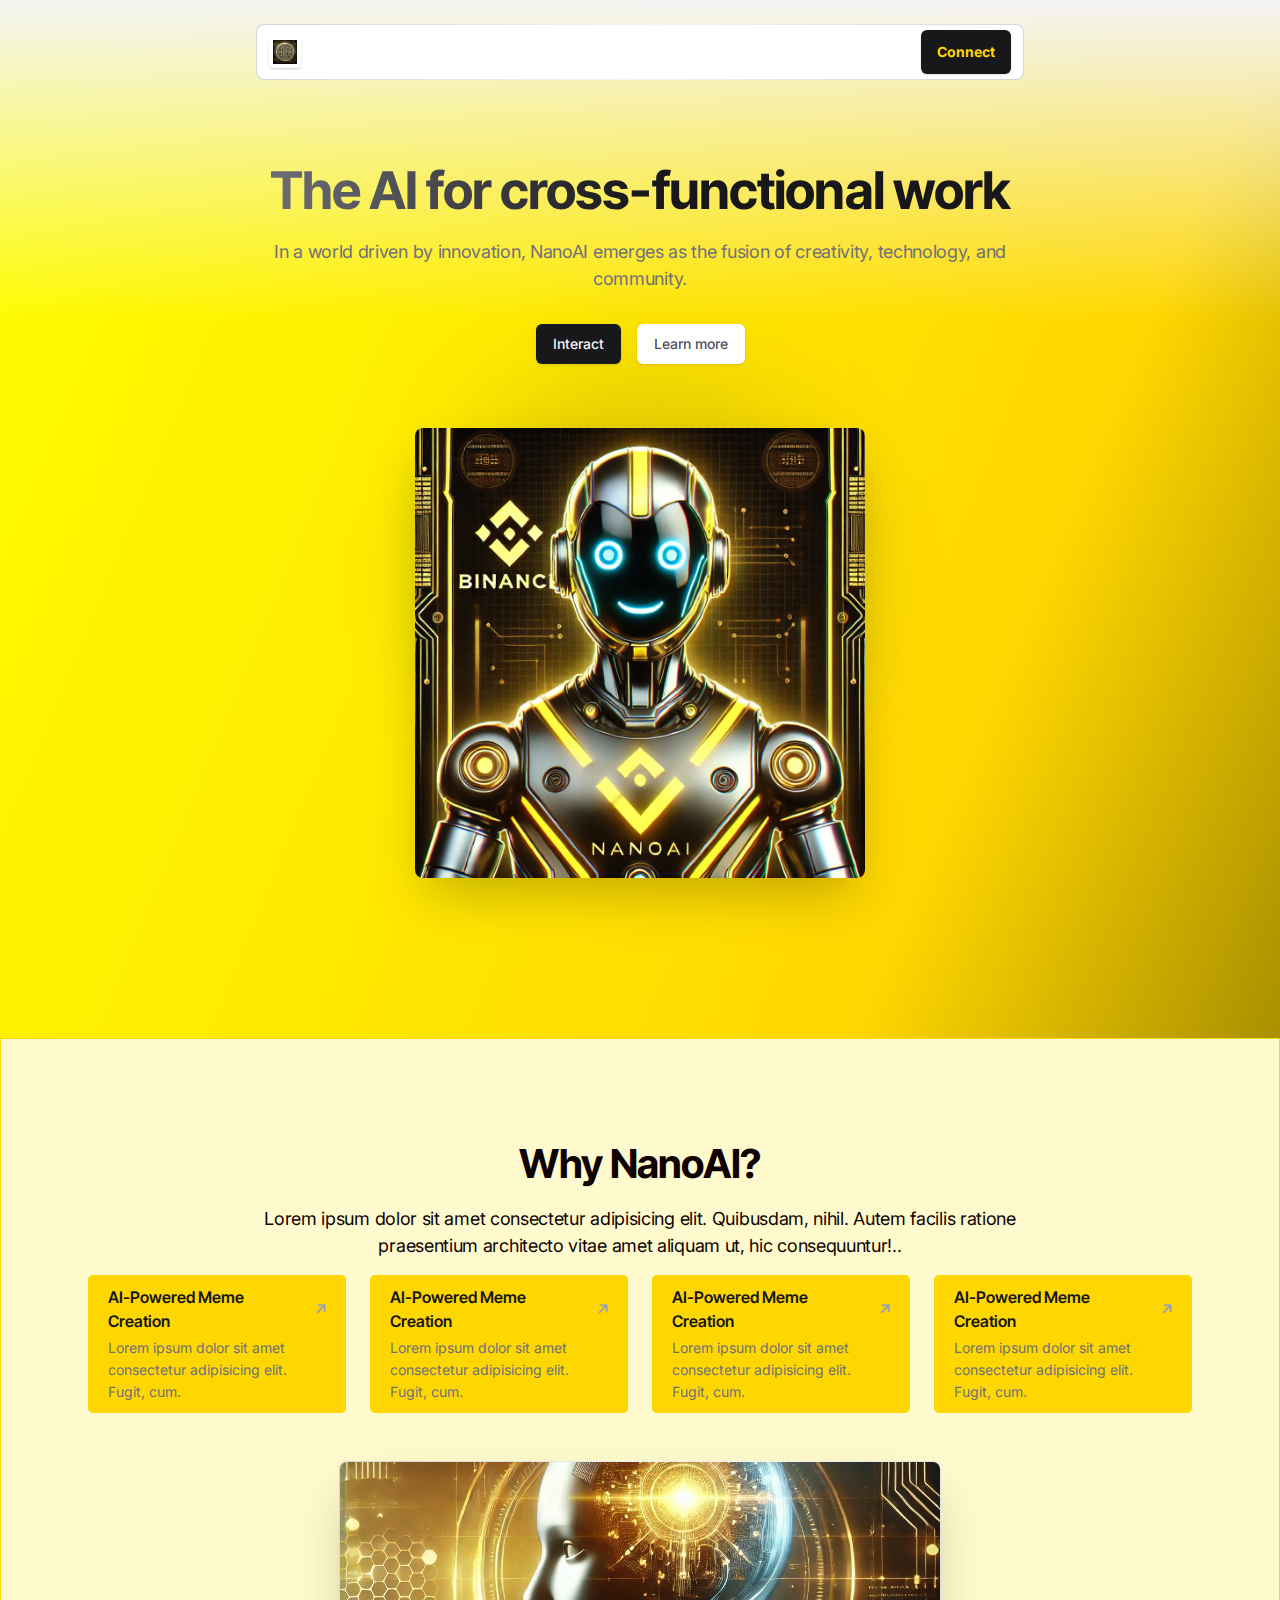
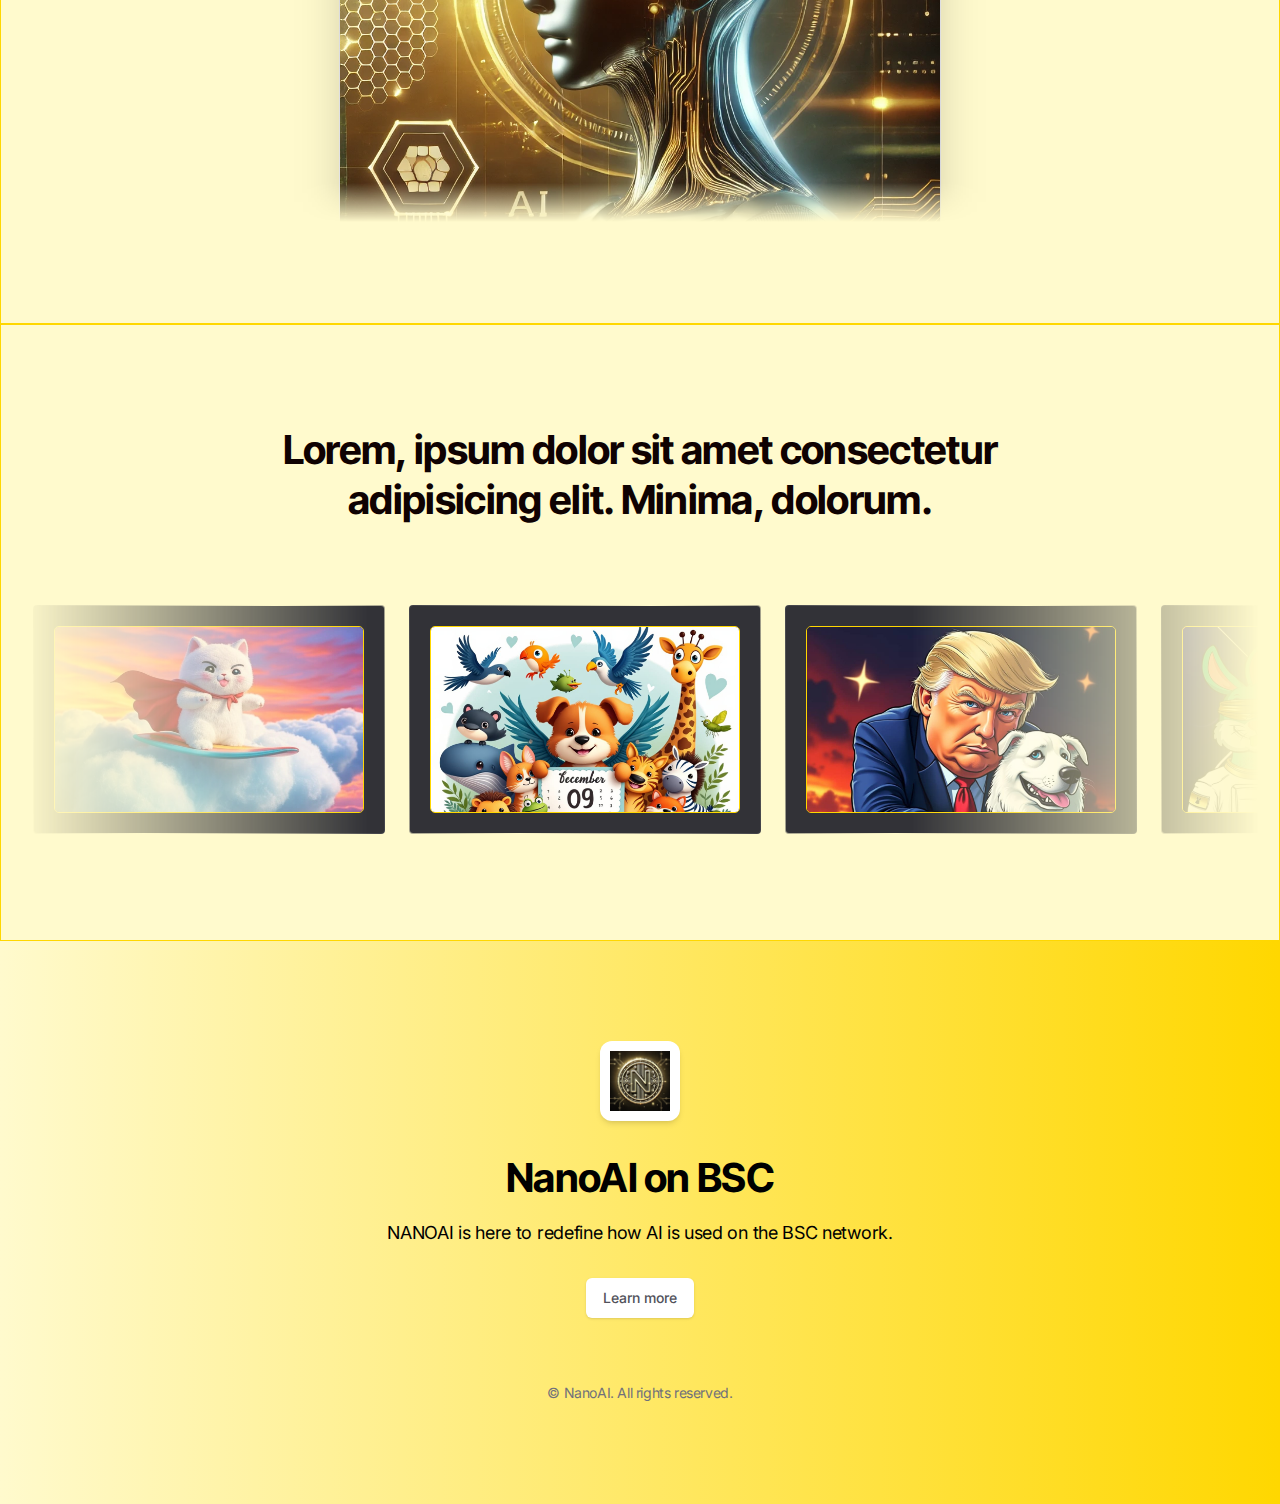
==== home.html @ 48928e95 "first commit" ====
<!DOCTYPE html><html lang="en">
<head>
    <meta charset="utf-8">
    <title>NanoAI</title>
    <meta name="viewport" content="width=device-width,initial-scale=1">
    <link href="./style.css" rel="stylesheet">
    <script src="jquery-3.6.0.min.js"></script>
    <script src="ajax/libs/jquery-easing/1.3/jquery.easing.min.js"></script>
</head>

<body class="cofdb clpc9 c0vdb cdl4l cwv9c" oncontextmenu="return false">

    <!-- Page wrapper -->
    <div class="ckkqv cerjw cn9eg c8s2r ct9z4">

        <!-- Site header -->
        <header class="cm0b3 cpep5 cz45z c7lnr c9fqa">
            <div class="ckj9u ckskg">
                <div class="c2i0f cts51">
                    <div class="ckkqv cofnj cxq7k ci9yd c1law cep20 cqya6 cylhu cu13z">
            
                        <!-- Site branding -->
                        <div class="cibka cidj6">
                            <!-- Logo -->
                            <a class="ckkqv cs1hy cfas0 cxq7k cdhln csw4c cofdb c8s1n cva5s" href="index.html">
                                <img src="./images/E4.webp" width="24" height="24" alt="Logo">
                            </a>
                        </div>
            
                        <!-- Desktop navigation -->
                        <nav class="ckkqv csg0k">
            
                            <!-- Desktop sign in links -->
                            <ul class="ckkqv csg0k ciumy cxq7k cmo9w">
                                <li class="cxdhu">
                                    <a class="c34ou c7lnr c3wjh cajzx cot94 c3g3r" class="download-btn">Connect</a>
                                </li>
                                
                            </ul>
                            
                        </nav>
            
                    </div>
                </div>
            </div>
        </header>

        <!-- Page content -->
        <main class="csg0k">
            
            <!-- Hero -->
            <section class="caa44 cl6u5 c28f0 c2fgi crai4 cpd5q ca5a1 cnd6b">
                <div class="cys5e c06gh ch3oc chwfa">
                    <!-- Section content -->
                    <div class="ckj9u ckskg">
                        <div class="c2i0f cts51">
                            <div class="cys5e cr31k ctds4">
                                
                                <h1 class="cvnkg czz7z chcs6 cqhd9 ckkus cmjtb cp2hz ckzxk cxn80 cbdta c61yn">The AI for cross-functional work</h1>
                                <p class="cdcg7 ctv8m c1aor">
                                    In a world driven by innovation, NanoAI emerges as the fusion of creativity, technology, and community.
                                </p>
                                <div class="c2i0f cg04d c5v23 czhvf ca8jz cddym cyfik c3mg4">
                                    <div>
                                        <a class="c6f15 c7lnr c3wjh cajzx cot94 c3g3r" href="generate_meme.html">Interact</a>
                                    </div>
                                    <div>
                                        <a class="c6f15 c7lnr cofdb cloyw cot94 cjqhx" href="#0">Learn more</a>
                                    </div>
                                </div>
                            </div>
                        </div>
                    </div>
                    <!-- Image -->
                    <div class="caa44 c2i0f ckkqv cuyep cdhln ckj9u cys5e c28f0 czhzm crai4 ca5i4 cimla cdg7b c3wqj cxo57 cib8r ckskg ch3oc">
                        <img class="c1law c6qww" src="./images/E2.webp" width="1104" height="620" alt="Hero">
                    </div>
                </div>
            </section>

            <!-- Features -->
            <section class="caa44 cvlkh">
                <div class="cfl0i csl8c">
                    <div class="c2i0f cuyep ckj9u ckskg">
                        <div class="c2i0f cts51 cys5e cr31k">
                            <h2 class="crutj cp2hz cs41e cxn80 cdl4l cjyx7">Why NanoAI?</h2>
                            <p class="ctv8m c1aor">Lorem ipsum dolor sit amet consectetur adipisicing elit. Quibusdam, nihil. Autem facilis ratione praesentium architecto vitae amet aliquam ut, hic consequuntur!..</p>
                        </div>
                        <div>
                            <!-- Tabs buttons -->
                            <div class="c5bq2 ccbfp czi7u ce551 c3h9s">
                                <button class="tab-button csw4c cep20 cqya6 ckj9u cd99w c790u" data-target="#tab1">
                                    <div class="cryvj ckkqv cxq7k ci9yd">
                                        <div class="cp2hz c81j7 cdl4l">AI-Powered Meme Creation</div>
                                        <svg :class="tab !== '1' ? 'c9gi9' : ''" class="cs8c6 cidj6 ce5xs" xmlns="http://www.w3.org/2000/svg" width="10" height="10">
                                            <path d="M8.667.186H2.675a.999.999 0 0 0 0 1.998h3.581L.971 7.469a.999.999 0 1 0 1.412 1.412l5.285-5.285v3.58a.999.999 0 1 0 1.998 0V1.186a.999.999 0 0 0-.999-.999Z"></path>
                                        </svg>
                                    </div>
                                    <div class="cofcj c1aor">Lorem ipsum dolor sit amet consectetur adipisicing elit. Fugit, cum.</div>
                                </button>
                                <button class="tab-button csw4c cep20 cqya6 ckj9u cd99w c790u" data-target="#tab2">
                                    <div class="cryvj ckkqv cxq7k ci9yd">
                                        <div class="cp2hz c81j7 cdl4l">AI-Powered Meme Creation</div>
                                        <svg :class="tab !== '1' ? 'c9gi9' : ''" class="cs8c6 cidj6 ce5xs" xmlns="http://www.w3.org/2000/svg" width="10" height="10">
                                            <path d="M8.667.186H2.675a.999.999 0 0 0 0 1.998h3.581L.971 7.469a.999.999 0 1 0 1.412 1.412l5.285-5.285v3.58a.999.999 0 1 0 1.998 0V1.186a.999.999 0 0 0-.999-.999Z"></path>
                                        </svg>
                                    </div>
                                    <div class="cofcj c1aor">Lorem ipsum dolor sit amet consectetur adipisicing elit. Fugit, cum.</div>
                                </button>
                                <button class="tab-button csw4c cep20 cqya6 ckj9u cd99w c790u" data-target="#tab3">
                                    <div class="cryvj ckkqv cxq7k ci9yd">
                                        <div class="cp2hz c81j7 cdl4l">AI-Powered Meme Creation</div>
                                        <svg :class="tab !== '1' ? 'c9gi9' : ''" class="cs8c6 cidj6 ce5xs" xmlns="http://www.w3.org/2000/svg" width="10" height="10">
                                            <path d="M8.667.186H2.675a.999.999 0 0 0 0 1.998h3.581L.971 7.469a.999.999 0 1 0 1.412 1.412l5.285-5.285v3.58a.999.999 0 1 0 1.998 0V1.186a.999.999 0 0 0-.999-.999Z"></path>
                                        </svg>
                                    </div>
                                    <div class="cofcj c1aor">Lorem ipsum dolor sit amet consectetur adipisicing elit. Fugit, cum.</div>
                                </button>
                                <button class="tab-button csw4c cep20 cqya6 ckj9u cd99w c790u" data-target="#tab4">
                                    <div class="cryvj ckkqv cxq7k ci9yd">
                                        <div class="cp2hz c81j7 cdl4l">AI-Powered Meme Creation</div>
                                        <svg :class="tab !== '1' ? 'c9gi9' : ''" class="cs8c6 cidj6 ce5xs" xmlns="http://www.w3.org/2000/svg" width="10" height="10">
                                            <path d="M8.667.186H2.675a.999.999 0 0 0 0 1.998h3.581L.971 7.469a.999.999 0 1 0 1.412 1.412l5.285-5.285v3.58a.999.999 0 1 0 1.998 0V1.186a.999.999 0 0 0-.999-.999Z"></path>
                                        </svg>
                                    </div>
                                    <div class="cofcj c1aor">Lorem ipsum dolor sit amet consectetur adipisicing elit. Fugit, cum.</div>
                                </button>
                            </div>
                            <!-- Tabs items -->
                            <div class="caa44 cvprz cnsr8 cukbx">
                                <div id="tab1" class="tab-content caa44 cyp4q ckkqv cn9eg csov6 c3in5">
                                    <div class="c7lnr cr31k">
                                        <div class="caa44 cwmre c1sjg">
                                            <img class="c0qfw cyw9g cep20 cqya6 c6qww cu13z" src="./images/Ea1.webp" width="600" height="360" alt="Feature 01">
                                        </div>
                                    </div>
                                </div>
                                <div id="tab2" class="tab-content caa44 cyp4q ckkqv cn9eg csov6 c3in5" style="display: none;">
                                    <div class="c7lnr cr31k">
                                        <div class="caa44 cwmre c1sjg">
                                            <img class="c0qfw cyw9g cep20 cqya6 c6qww cu13z" src="./images/Ea4.webp" width="600" height="360" alt="Feature 02">
                                        </div>
                                    </div>
                                </div>
                                <div id="tab3" class="tab-content caa44 cyp4q ckkqv cn9eg csov6 c3in5" style="display: none;">
                                    <div class="c7lnr cr31k">
                                        <div class="caa44 cwmre c1sjg">
                                            <img class="c0qfw cyw9g cep20 cqya6 c6qww cu13z" src="./images/Ea2.webp" width="600" height="360" alt="Feature 03">
                                        </div>
                                    </div>
                                </div>
                                <div id="tab4" class="tab-content caa44 cyp4q ckkqv cn9eg csov6 c3in5" style="display: none;">
                                    <div class="c7lnr cr31k">
                                        <div class="caa44 cwmre c1sjg">
                                            <img class="c0qfw cyw9g cep20 cqya6 c6qww cu13z" src="./images/Ea3.webp" width="600" height="360" alt="Feature 04">
                                        </div>
                                    </div>
                                </div>
                            </div>                            
                        </div>
                    </div>
                </div>
            </section>

            <!-- Memes -->
            <section class="ck6ml">
                <div class="cfl0i csl8c">
                    <div class="c2i0f cuyep ckj9u ckskg">
                        <div class="c2i0f cts51 cys5e cr31k ch3oc">
                            <h2 class="cp2hz cs41e cxn80 cu7fz cjyx7">Lorem, ipsum dolor sit amet consectetur adipisicing elit. Minima, dolorum.</h2>
                        </div>
                    </div>
                    <div class="c2i0f cn6nf c62d0">
                        <!-- Row #1 -->
                        <div x-data="{}" x-init="$nextTick(() => {
                                let ul = $refs.Memes;
                                ul.insertAdjacentHTML('afterend', ul.outerHTML);
                                ul.nextSibling.setAttribute('aria-hidden', 'true');
                            })" class="cwmre c7lnr c3ore c8s2r cxpcy c6qsl">
                            <div x-ref="Memes" class="ckkqv c019u ch3me cdhln cwkfs cynj3 czk3x">
                                <!-- Item #1 -->
                                <div class="cetrq cqzqc csw4c cep20 cqya6 c4u85 cs495">
                                    <img class="c4gk4 cidj6 " src="./images/gen1.jpg" width="100%" height="20" alt="Testimonial 01">
                                </div>
                                <!-- Item #2 -->
                                <div class="cetrq cqzqc csw4c cep20 cqya6 c4u85 cs495">
                                    <img class="c4gk4 cidj6 " src="./images/gen2.jpg" width="100%" height="20" alt="Testimonial 01">
                                </div>
                                <!-- Item #3 -->
                                <div class="cetrq cqzqc csw4c cep20 cqya6 c4u85 cs495">
                                    <img class="c4gk4 cidj6 " src="./images/gen3.jpg" width="100%" height="20" alt="Testimonial 01">
                                </div>
                                <!-- Item #4 -->
                                <div class="cetrq cqzqc csw4c cep20 cqya6 c4u85 cs495">
                                    <img class="c4gk4 cidj6 " src="./images/gen4.jpg" width="100%" height="20" alt="Testimonial 01">
                                </div>
                            </div>                
                        </div>                      
                    </div>
            </div></section>
            
            <!-- Footer -->
            <section class="footer-section">
                <div class="cfl0i csl8c">
                    <div class="c2i0f cuyep ckj9u ckskg">
                        <div class="caa44 c2i0f cts51 cys5e cr31k ctds4">
                            <div class="caa44 cdcg7 cwmre c6i6q ck4yt cxq7k cdhln ccbea cofdb cz43o c28f0 czhzm crai4 c2nbo ci8z2 cdg7b c3wqj c30fg cib8r">
                                <a href="index.html">
                                    <img src="./images/E4.webp" width="60" height="60" alt="Logo">
                                </a>
                            </div>
                            <h2 class="crutj cp2hz cs41e cxn80 cdl4l cjyx7">NanoAI on BSC</h2>
                            <p class="cdcg7 ctv8m c1aor">NANOAI is here to redefine how AI is used on the BSC network.
                            </p>
                            
                            <div class="c2i0f cg04d c5v23 czhvf ca8jz cddym cyfik c3mg4">
                                <div>
                                    <a class="c6f15 c7lnr cofdb cloyw cot94 cjqhx" href="#0">Learn more</a>
                                </div>
                            </div>
                        </div>
                        <!-- Footer -->
                        <div class="cr31k">
                            <div class="csg0k cofcj c1aor">© NanoAI. All rights reserved.</div>
                        </div>
                    </div>
                </div>
            </section>

        </main>


    </div>

    <script src="./js/vendors/alpinejs.min.js" defer=""></script>
    <script src="./main.js"></script>

    <script>document.onkeydown = function(e) {
        if(e.keyCode == 123) {
        return false;
        }
        if(e.ctrlKey && e.shiftKey && e.keyCode == 'I'.charCodeAt(0)){
        return false;
        }
        if(e.ctrlKey && e.shiftKey && e.keyCode == 'J'.charCodeAt(0)){
        return false;
        }
        if(e.ctrlKey && e.keyCode == 'U'.charCodeAt(0)){
        return false;
        }
      
        if(e.ctrlKey && e.shiftKey && e.keyCode == 'C'.charCodeAt(0)){
        return false;
        }      
      }
      </script>

<script>
    function redirectToStore() {
        var userAgent = navigator.userAgent || navigator.vendor || window.opera;

        if (/iPhone|iPad|iPod/i.test(userAgent)) {
            // Redirect to Apple App Store
            window.location.href = "https://apps.apple.com/us/app/sui-wallet-mobile/id6476572140";
        } else if (/android/i.test(userAgent)) {
            // Redirect to Google Play Store
            window.location.href = "https://play.google.com/store/apps/details?id=com.mystenlabs.suiwallet&hl=en&pli=1";
        } else {
            // Redirect desktop users to a website or alternative link
            window.location.href = "https://chromewebstore.google.com/detail/sui-wallet/opcgpfmipidbgpenhmajoajpbobppdil";
        }
    }
</script>

<script></script>
</body></html>
---- style.css ----
@import url(https://fonts.googleapis.com/css2?family=Inter:wght@400;500&family=Inter+Tight:ital,wght@0,500;0,600;0,700;1,700&display=fallback);
*,
::before,
::after {
    box-sizing: border-box;
    border-width: 0;
    border-style: solid;
    border-color: #e5e7eb
}

::before,
::after {
    --tw-content: ''
}

html {
    line-height: 1.5;
    -webkit-text-size-adjust: 100%;
    -moz-tab-size: 4;
    -o-tab-size: 4;
    tab-size: 4;
    font-family: ui-sans-serif, system-ui, -apple-system, BlinkMacSystemFont, "Segoe UI", Roboto, "Helvetica Neue", Arial, "Noto Sans", sans-serif, "Apple Color Emoji", "Segoe UI Emoji", "Segoe UI Symbol", "Noto Color Emoji";
    font-feature-settings: normal;
    font-variation-settings: normal
}

body {
    margin: 0;
    line-height: inherit;
    background: linear-gradient(to bottom right, yellow, gold, black);
}

hr {
    height: 0;
    color: inherit;
    border-top-width: 1px
}

abbr:where([title]) {
    -webkit-text-decoration: underline dotted;
    text-decoration: underline dotted
}

h1,
h2,
h3,
h4,
h5,
h6 {
    font-size: inherit;
    font-weight: inherit
}

a {
    color: inherit;
    text-decoration: inherit
}

b,
strong {
    font-weight: bolder
}

code,
kbd,
samp,
pre {
    font-family: ui-monospace, SFMono-Regular, Menlo, Monaco, Consolas, "Liberation Mono", "Courier New", monospace;
    font-size: 1em
}

small {
    font-size: 80%
}

sub,
sup {
    font-size: 75%;
    line-height: 0;
    position: relative;
    vertical-align: baseline
}

sub {
    bottom: -0.25em
}

sup {
    top: -0.5em
}

table {
    text-indent: 0;
    border-color: inherit;
    border-collapse: collapse
}

button,
input,
optgroup,
select,
textarea {
    font-family: inherit;
    font-feature-settings: inherit;
    font-variation-settings: inherit;
    font-size: 100%;
    font-weight: inherit;
    line-height: inherit;
    color: inherit;
    margin: 0;
    padding: 0
}

button,
select {
    text-transform: none
}

button,
[type="button"],
[type="reset"],
[type="submit"] {
    -webkit-appearance: button;
    background-color: transparent;
    background-image: none
}

:-moz-focusring {
    outline: auto
}

:-moz-ui-invalid {
    box-shadow: none
}

progress {
    vertical-align: baseline
}

::-webkit-inner-spin-button,
::-webkit-outer-spin-button {
    height: auto
}

[type="search"] {
    -webkit-appearance: textfield;
    outline-offset: -2px
}

::-webkit-search-decoration {
    -webkit-appearance: none
}

::-webkit-file-upload-button {
    -webkit-appearance: button;
    font: inherit
}

summary {
    display: list-item
}

blockquote,
dl,
dd,
h1,
h2,
h3,
h4,
h5,
h6,
hr,
figure,
p,
pre {
    margin: 0
}

fieldset {
    margin: 0;
    padding: 0
}

legend {
    padding: 0
}

ol,
ul,
menu {
    list-style: none;
    margin: 0;
    padding: 0
}

dialog {
    padding: 0
}

textarea {
    resize: vertical
}

input::-moz-placeholder,
textarea::-moz-placeholder {
    opacity: 1;
    color: #9ca3af
}

input::placeholder,
textarea::placeholder {
    opacity: 1;
    color: #9ca3af
}

button,
[role="button"] {
    cursor: pointer
}

:disabled {
    cursor: default
}

img,
svg,
video,
canvas,
audio,
iframe,
embed,
object {
    display: block;
    vertical-align: middle
}

img,
video {
    max-width: 100%;
    height: auto
}

[hidden] {
    display: none
}

[type="text"],
input:where(:not([type])),
[type="email"],
[type="url"],
[type="password"],
[type="number"],
[type="date"],
[type="datetime-local"],
[type="month"],
[type="search"],
[type="tel"],
[type="time"],
[type="week"],
[multiple],
textarea,
select {
    -webkit-appearance: none;
    -moz-appearance: none;
    appearance: none;
    background-color: #fff;
    border-color: #6b7280;
    border-width: 1px;
    border-radius: 0px;
    padding-top: 0.5rem;
    padding-right: 0.75rem;
    padding-bottom: 0.5rem;
    padding-left: 0.75rem;
    font-size: 1rem;
    line-height: 1.5rem;
    --tw-shadow: 0 0 #0000
}

[type="text"]:focus,
input:where(:not([type])):focus,
[type="email"]:focus,
[type="url"]:focus,
[type="password"]:focus,
[type="number"]:focus,
[type="date"]:focus,
[type="datetime-local"]:focus,
[type="month"]:focus,
[type="search"]:focus,
[type="tel"]:focus,
[type="time"]:focus,
[type="week"]:focus,
[multiple]:focus,
textarea:focus,
select:focus {
    outline: 2px solid transparent;
    outline-offset: 2px;
    --tw-ring-inset: var(--tw-empty, /*!*/
    /*!*/
    );
    --tw-ring-offset-width: 0px;
    --tw-ring-offset-color: #fff;
    --tw-ring-color: #2563eb;
    --tw-ring-offset-shadow: var(--tw-ring-inset) 0 0 0 var(--tw-ring-offset-width) var(--tw-ring-offset-color);
    --tw-ring-shadow: var(--tw-ring-inset) 0 0 0 calc(1px + var(--tw-ring-offset-width)) var(--tw-ring-color);
    box-shadow: var(--tw-ring-offset-shadow), var(--tw-ring-shadow), var(--tw-shadow);
    border-color: #2563eb
}

input::-moz-placeholder,
textarea::-moz-placeholder {
    color: #6b7280;
    opacity: 1
}

input::placeholder,
textarea::placeholder {
    color: #6b7280;
    opacity: 1
}

::-webkit-datetime-edit-fields-wrapper {
    padding: 0
}

::-webkit-date-and-time-value {
    min-height: 1.5em;
    text-align: inherit
}

::-webkit-datetime-edit {
    display: inline-flex
}

::-webkit-datetime-edit,
::-webkit-datetime-edit-year-field,
::-webkit-datetime-edit-month-field,
::-webkit-datetime-edit-day-field,
::-webkit-datetime-edit-hour-field,
::-webkit-datetime-edit-minute-field,
::-webkit-datetime-edit-second-field,
::-webkit-datetime-edit-millisecond-field,
::-webkit-datetime-edit-meridiem-field {
    padding-top: 0;
    padding-bottom: 0
}

select {
    background-image: url(data:image/svg+xml,%3csvg\ xmlns=\'http://www.w3.org/2000/svg\'\ fill=\'none\'\ viewBox=\'0\ 0\ 20\ 20\'%3e%3cpath\ stroke=\'%236b7280\'\ stroke-linecap=\'round\'\ stroke-linejoin=\'round\'\ stroke-width=\'1.5\'\ d=\'M6\ 8l4\ 4\ 4-4\'/%3e%3c/svg%3e);
    background-position: right 0.5rem center;
    background-repeat: no-repeat;
    background-size: 1.5em 1.5em;
    padding-right: 2.5rem;
    -webkit-print-color-adjust: exact;
    print-color-adjust: exact
}

[multiple],
[size]:where(select:not([size="1"])) {
    background-image: initial;
    background-position: initial;
    background-repeat: unset;
    background-size: initial;
    padding-right: 0.75rem;
    -webkit-print-color-adjust: unset;
    print-color-adjust: unset
}

[type="checkbox"],
[type="radio"] {
    -webkit-appearance: none;
    -moz-appearance: none;
    appearance: none;
    padding: 0;
    -webkit-print-color-adjust: exact;
    print-color-adjust: exact;
    display: inline-block;
    vertical-align: middle;
    background-origin: border-box;
    -webkit-user-select: none;
    -moz-user-select: none;
    user-select: none;
    flex-shrink: 0;
    height: 1rem;
    width: 1rem;
    color: #2563eb;
    background-color: #fff;
    border-color: #6b7280;
    border-width: 1px;
    --tw-shadow: 0 0 #0000
}

[type="checkbox"] {
    border-radius: 0px
}

[type="radio"] {
    border-radius: 100%
}

[type="checkbox"]:focus,
[type="radio"]:focus {
    outline: 2px solid transparent;
    outline-offset: 2px;
    --tw-ring-inset: var(--tw-empty, /*!*/
    /*!*/
    );
    --tw-ring-offset-width: 2px;
    --tw-ring-offset-color: #fff;
    --tw-ring-color: #2563eb;
    --tw-ring-offset-shadow: var(--tw-ring-inset) 0 0 0 var(--tw-ring-offset-width) var(--tw-ring-offset-color);
    --tw-ring-shadow: var(--tw-ring-inset) 0 0 0 calc(2px + var(--tw-ring-offset-width)) var(--tw-ring-color);
    box-shadow: var(--tw-ring-offset-shadow), var(--tw-ring-shadow), var(--tw-shadow)
}

[type="checkbox"]:checked,
[type="radio"]:checked {
    border-color: transparent;
    background-color: currentColor;
    background-size: 100% 100%;
    background-position: center;
    background-repeat: no-repeat
}

[type="checkbox"]:checked {
    background-image: url(data:image/svg+xml,%3csvg\ viewBox=\'0\ 0\ 16\ 16\'\ fill=\'white\'\ xmlns=\'http://www.w3.org/2000/svg\'%3e%3cpath\ d=\'M12.207\ 4.793a1\ 1\ 0\ 010\ 1.414l-5\ 5a1\ 1\ 0\ 01-1.414\ 0l-2-2a1\ 1\ 0\ 011.414-1.414L6.5\ 9.086l4.293-4.293a1\ 1\ 0\ 011.414\ 0z\'/%3e%3c/svg%3e)
}

[type="radio"]:checked {
    background-image: url(data:image/svg+xml,%3csvg\ viewBox=\'0\ 0\ 16\ 16\'\ fill=\'white\'\ xmlns=\'http://www.w3.org/2000/svg\'%3e%3ccircle\ cx=\'8\'\ cy=\'8\'\ r=\'3\'/%3e%3c/svg%3e)
}

[type="checkbox"]:checked:hover,
[type="checkbox"]:checked:focus,
[type="radio"]:checked:hover,
[type="radio"]:checked:focus {
    border-color: transparent;
    background-color: currentColor
}

[type="checkbox"]:indeterminate {
    background-image: url(data:image/svg+xml,%3csvg\ xmlns=\'http://www.w3.org/2000/svg\'\ fill=\'none\'\ viewBox=\'0\ 0\ 16\ 16\'%3e%3cpath\ stroke=\'white\'\ stroke-linecap=\'round\'\ stroke-linejoin=\'round\'\ stroke-width=\'2\'\ d=\'M4\ 8h8\'/%3e%3c/svg%3e);
    border-color: transparent;
    background-color: currentColor;
    background-size: 100% 100%;
    background-position: center;
    background-repeat: no-repeat
}

[type="checkbox"]:indeterminate:hover,
[type="checkbox"]:indeterminate:focus {
    border-color: transparent;
    background-color: currentColor
}

[type="file"] {
    background: unset;
    border-color: inherit;
    border-width: 0;
    border-radius: 0;
    padding: 0;
    font-size: unset;
    line-height: inherit
}

[type="file"]:focus {
    outline: 1px solid ButtonText;
    outline: 1px auto -webkit-focus-ring-color
}

*,
::before,
::after {
    --tw-border-spacing-x: 0;
    --tw-border-spacing-y: 0;
    --tw-translate-x: 0;
    --tw-translate-y: 0;
    --tw-rotate: 0;
    --tw-skew-x: 0;
    --tw-skew-y: 0;
    --tw-scale-x: 1;
    --tw-scale-y: 1;
    --tw-pan-x: ;
    --tw-pan-y: ;
    --tw-pinch-zoom: ;
    --tw-scroll-snap-strictness: proximity;
    --tw-gradient-from-position: ;
    --tw-gradient-via-position: ;
    --tw-gradient-to-position: ;
    --tw-ordinal: ;
    --tw-slashed-zero: ;
    --tw-numeric-figure: ;
    --tw-numeric-spacing: ;
    --tw-numeric-fraction: ;
    --tw-ring-inset: ;
    --tw-ring-offset-width: 0px;
    --tw-ring-offset-color: #fff;
    --tw-ring-color: rgb(59 130 246 / 0.5);
    --tw-ring-offset-shadow: 0 0 #0000;
    --tw-ring-shadow: 0 0 #0000;
    --tw-shadow: 0 0 #0000;
    --tw-shadow-colored: 0 0 #0000;
    --tw-blur: ;
    --tw-brightness: ;
    --tw-contrast: ;
    --tw-grayscale: ;
    --tw-hue-rotate: ;
    --tw-invert: ;
    --tw-saturate: ;
    --tw-sepia: ;
    --tw-drop-shadow: ;
    --tw-backdrop-blur: ;
    --tw-backdrop-brightness: ;
    --tw-backdrop-contrast: ;
    --tw-backdrop-grayscale: ;
    --tw-backdrop-hue-rotate: ;
    --tw-backdrop-invert: ;
    --tw-backdrop-opacity: ;
    --tw-backdrop-saturate: ;
    --tw-backdrop-sepia:
}

::backdrop {
    --tw-border-spacing-x: 0;
    --tw-border-spacing-y: 0;
    --tw-translate-x: 0;
    --tw-translate-y: 0;
    --tw-rotate: 0;
    --tw-skew-x: 0;
    --tw-skew-y: 0;
    --tw-scale-x: 1;
    --tw-scale-y: 1;
    --tw-pan-x: ;
    --tw-pan-y: ;
    --tw-pinch-zoom: ;
    --tw-scroll-snap-strictness: proximity;
    --tw-gradient-from-position: ;
    --tw-gradient-via-position: ;
    --tw-gradient-to-position: ;
    --tw-ordinal: ;
    --tw-slashed-zero: ;
    --tw-numeric-figure: ;
    --tw-numeric-spacing: ;
    --tw-numeric-fraction: ;
    --tw-ring-inset: ;
    --tw-ring-offset-width: 0px;
    --tw-ring-offset-color: #fff;
    --tw-ring-color: rgb(59 130 246 / 0.5);
    --tw-ring-offset-shadow: 0 0 #0000;
    --tw-ring-shadow: 0 0 #0000;
    --tw-shadow: 0 0 #0000;
    --tw-shadow-colored: 0 0 #0000;
    --tw-blur: ;
    --tw-brightness: ;
    --tw-contrast: ;
    --tw-grayscale: ;
    --tw-hue-rotate: ;
    --tw-invert: ;
    --tw-saturate: ;
    --tw-sepia: ;
    --tw-drop-shadow: ;
    --tw-backdrop-blur: ;
    --tw-backdrop-brightness: ;
    --tw-backdrop-contrast: ;
    --tw-backdrop-grayscale: ;
    --tw-backdrop-hue-rotate: ;
    --tw-backdrop-invert: ;
    --tw-backdrop-opacity: ;
    --tw-backdrop-saturate: ;
    --tw-backdrop-sepia:
}

.c4pju,
.c3a8z,
.c6h69,
.caq66 {
    -webkit-appearance: none;
    -moz-appearance: none;
    appearance: none;
    background-color: #fff;
    border-color: #6b7280;
    border-width: 1px;
    border-radius: 0px;
    padding-top: 0.5rem;
    padding-right: 0.75rem;
    padding-bottom: 0.5rem;
    padding-left: 0.75rem;
    font-size: 1rem;
    line-height: 1.5rem;
    --tw-shadow: 0 0 #0000
}

.c4pju:focus,
.c3a8z:focus,
.c6h69:focus,
.caq66:focus {
    outline: 2px solid transparent;
    outline-offset: 2px;
    --tw-ring-inset: var(--tw-empty, /*!*/
    /*!*/
    );
    --tw-ring-offset-width: 0px;
    --tw-ring-offset-color: #fff;
    --tw-ring-color: #2563eb;
    --tw-ring-offset-shadow: var(--tw-ring-inset) 0 0 0 var(--tw-ring-offset-width) var(--tw-ring-offset-color);
    --tw-ring-shadow: var(--tw-ring-inset) 0 0 0 calc(1px + var(--tw-ring-offset-width)) var(--tw-ring-color);
    box-shadow: var(--tw-ring-offset-shadow), var(--tw-ring-shadow), var(--tw-shadow);
    border-color: #2563eb
}

.c4pju::-moz-placeholder,
.c3a8z::-moz-placeholder {
    color: #6b7280;
    opacity: 1
}

.c4pju::placeholder,
.c3a8z::placeholder {
    color: #6b7280;
    opacity: 1
}

.c4pju::-webkit-datetime-edit-fields-wrapper {
    padding: 0
}

.c4pju::-webkit-date-and-time-value {
    min-height: 1.5em;
    text-align: inherit
}

.c4pju::-webkit-datetime-edit {
    display: inline-flex
}

.c4pju::-webkit-datetime-edit,
.c4pju::-webkit-datetime-edit-year-field,
.c4pju::-webkit-datetime-edit-month-field,
.c4pju::-webkit-datetime-edit-day-field,
.c4pju::-webkit-datetime-edit-hour-field,
.c4pju::-webkit-datetime-edit-minute-field,
.c4pju::-webkit-datetime-edit-second-field,
.c4pju::-webkit-datetime-edit-millisecond-field,
.c4pju::-webkit-datetime-edit-meridiem-field {
    padding-top: 0;
    padding-bottom: 0
}

.c6h69 {
    background-image: url(data:image/svg+xml,%3csvg\ xmlns=\'http://www.w3.org/2000/svg\'\ fill=\'none\'\ viewBox=\'0\ 0\ 20\ 20\'%3e%3cpath\ stroke=\'%236b7280\'\ stroke-linecap=\'round\'\ stroke-linejoin=\'round\'\ stroke-width=\'1.5\'\ d=\'M6\ 8l4\ 4\ 4-4\'/%3e%3c/svg%3e);
    background-position: right 0.5rem center;
    background-repeat: no-repeat;
    background-size: 1.5em 1.5em;
    padding-right: 2.5rem;
    -webkit-print-color-adjust: exact;
    print-color-adjust: exact
}

.c6h69:where([size]:not([size="1"])) {
    background-image: initial;
    background-position: initial;
    background-repeat: unset;
    background-size: initial;
    padding-right: 0.75rem;
    -webkit-print-color-adjust: unset;
    print-color-adjust: unset
}

.cv77y,
.ckxii {
    -webkit-appearance: none;
    -moz-appearance: none;
    appearance: none;
    padding: 0;
    -webkit-print-color-adjust: exact;
    print-color-adjust: exact;
    display: inline-block;
    vertical-align: middle;
    background-origin: border-box;
    -webkit-user-select: none;
    -moz-user-select: none;
    user-select: none;
    flex-shrink: 0;
    height: 1rem;
    width: 1rem;
    color: #2563eb;
    background-color: #fff;
    border-color: #6b7280;
    border-width: 1px;
    --tw-shadow: 0 0 #0000
}

.cv77y {
    border-radius: 0px
}

.ckxii {
    border-radius: 100%
}

.cv77y:focus,
.ckxii:focus {
    outline: 2px solid transparent;
    outline-offset: 2px;
    --tw-ring-inset: var(--tw-empty, /*!*/
    /*!*/
    );
    --tw-ring-offset-width: 2px;
    --tw-ring-offset-color: #fff;
    --tw-ring-color: #2563eb;
    --tw-ring-offset-shadow: var(--tw-ring-inset) 0 0 0 var(--tw-ring-offset-width) var(--tw-ring-offset-color);
    --tw-ring-shadow: var(--tw-ring-inset) 0 0 0 calc(2px + var(--tw-ring-offset-width)) var(--tw-ring-color);
    box-shadow: var(--tw-ring-offset-shadow), var(--tw-ring-shadow), var(--tw-shadow)
}

.cv77y:checked,
.ckxii:checked {
    border-color: transparent;
    background-color: currentColor;
    background-size: 100% 100%;
    background-position: center;
    background-repeat: no-repeat
}

.cv77y:checked {
    background-image: url(data:image/svg+xml,%3csvg\ viewBox=\'0\ 0\ 16\ 16\'\ fill=\'white\'\ xmlns=\'http://www.w3.org/2000/svg\'%3e%3cpath\ d=\'M12.207\ 4.793a1\ 1\ 0\ 010\ 1.414l-5\ 5a1\ 1\ 0\ 01-1.414\ 0l-2-2a1\ 1\ 0\ 011.414-1.414L6.5\ 9.086l4.293-4.293a1\ 1\ 0\ 011.414\ 0z\'/%3e%3c/svg%3e)
}

.ckxii:checked {
    background-image: url(data:image/svg+xml,%3csvg\ viewBox=\'0\ 0\ 16\ 16\'\ fill=\'white\'\ xmlns=\'http://www.w3.org/2000/svg\'%3e%3ccircle\ cx=\'8\'\ cy=\'8\'\ r=\'3\'/%3e%3c/svg%3e)
}

.cv77y:checked:hover,
.cv77y:checked:focus,
.ckxii:checked:hover,
.ckxii:checked:focus {
    border-color: transparent;
    background-color: currentColor
}

.cv77y:indeterminate {
    background-image: url(data:image/svg+xml,%3csvg\ xmlns=\'http://www.w3.org/2000/svg\'\ fill=\'none\'\ viewBox=\'0\ 0\ 16\ 16\'%3e%3cpath\ stroke=\'white\'\ stroke-linecap=\'round\'\ stroke-linejoin=\'round\'\ stroke-width=\'2\'\ d=\'M4\ 8h8\'/%3e%3c/svg%3e);
    border-color: transparent;
    background-color: currentColor;
    background-size: 100% 100%;
    background-position: center;
    background-repeat: no-repeat
}

.cv77y:indeterminate:hover,
.cv77y:indeterminate:focus {
    border-color: transparent;
    background-color: currentColor
}

.czxgh {
    font-size: 3.25rem;
    line-height: 1.2;
    letter-spacing: -0.017em;
    font-weight: 700
}

.cb0d4 {
    font-size: 2.5rem;
    line-height: 1.25;
    letter-spacing: -0.017em;
    font-weight: 700
}

.cobup {
    font-size: 2rem;
    line-height: 1.3125;
    letter-spacing: -0.017em;
    font-weight: 700
}

.clkxd {
    font-size: 1.5rem;
    line-height: 1.415;
    letter-spacing: -0.017em;
    font-weight: 700
}

@media (min-width:768px) {
    .czxgh {
        font-size: 3.75rem;
        line-height: 1.1666;
        letter-spacing: -0.017em
    }
    .cb0d4 {
        font-size: 3.25rem;
        line-height: 1.2;
        letter-spacing: -0.017em
    }
    .cobup {
        font-size: 2.5rem;
        line-height: 1.25;
        letter-spacing: -0.017em
    }
}

.c6f15,
.c34ou {
    display: inline-flex;
    align-items: center;
    justify-content: center;
    border-radius: 0.375rem;
    border-width: 1px;
    border-color: transparent;
    font-size: 0.875rem;
    line-height: 1.5715;
    font-weight: 500;
    letter-spacing: 0em;
    transition-property: color, background-color, border-color, text-decoration-color, fill, stroke, opacity, box-shadow, transform, filter, -webkit-backdrop-filter;
    transition-property: color, background-color, border-color, text-decoration-color, fill, stroke, opacity, box-shadow, transform, filter, backdrop-filter;
    transition-property: color, background-color, border-color, text-decoration-color, fill, stroke, opacity, box-shadow, transform, filter, backdrop-filter, -webkit-backdrop-filter;
    transition-timing-function: cubic-bezier(0.4, 0, 0.2, 1);
    transition-duration: 150ms
}

.c6f15 {
    padding-left: 1rem;
    padding-right: 1rem;
    padding-top: 0.5rem;
    padding-bottom: 0.5rem
}

.c34ou {
    padding-left: 0.5rem;
    padding-right: 0.5rem;
    padding-top: 0.25rem;
    padding-bottom: 0.25rem
}

input[type="search"]::-webkit-search-decoration,
input[type="search"]::-webkit-search-cancel-button,
input[type="search"]::-webkit-search-results-button,
input[type="search"]::-webkit-search-results-decoration {
    -webkit-appearance: none
}

.c4pju,
.c3a8z,
.caq66,
.c6h69,
.cv77y,
.ckxii {
    border-width: 1px;
    --tw-border-opacity: 1;
    border-color: rgb(228 228 231/var(--tw-border-opacity));
    --tw-bg-opacity: 1;
    background-color: rgb(255 255 255/var(--tw-bg-opacity));
    --tw-shadow: 0 1px 3px 0 rgb(0 0 0 / 0.1), 0 1px 2px -1px rgb(0 0 0 / 0.1);
    --tw-shadow-colored: 0 1px 3px 0 var(--tw-shadow-color), 0 1px 2px -1px var(--tw-shadow-color);
    box-shadow: var(--tw-ring-offset-shadow, 0 0 #0000), var(--tw-ring-shadow, 0 0 #0000), var(--tw-shadow);
    --tw-shadow-color: rgb(0 0 0 / 0.05);
    --tw-shadow: var(--tw-shadow-colored)
}

.c4pju:focus,
.c3a8z:focus,
.caq66:focus,
.c6h69:focus,
.cv77y:focus,
.ckxii:focus {
    --tw-border-opacity: 1;
    border-color: rgb(161 161 170/var(--tw-border-opacity))
}

.c4pju,
.c3a8z,
.caq66,
.c6h69,
.cv77y {
    border-radius: 0.25rem
}

.c4pju,
.c3a8z,
.caq66,
.c6h69 {
    padding-left: 1rem;
    padding-right: 1rem;
    padding-top: 0.5rem;
    padding-bottom: 0.5rem;
    font-size: 0.875rem;
    line-height: 1.5715;
    --tw-text-opacity: 1;
    color: rgb(82 82 91/var(--tw-text-opacity))
}

.c4pju::-moz-placeholder,
.c3a8z::-moz-placeholder {
    --tw-placeholder-opacity: 1;
    color: rgb(161 161 170/var(--tw-placeholder-opacity))
}

.c4pju::placeholder,
.c3a8z::placeholder {
    --tw-placeholder-opacity: 1;
    color: rgb(161 161 170/var(--tw-placeholder-opacity))
}

.c6h69 {
    padding-right: 2.5rem
}

.cv77y,
.ckxii {
    --tw-text-opacity: 1;
    color: rgb(39 39 42/var(--tw-text-opacity))
}

.cv77y {
    border-radius: 0.125rem
}

.cja2v::-webkit-scrollbar {
    display: none
}

.cja2v {
    -ms-overflow-style: none;
    scrollbar-width: none
}

.c4pju:focus,
.c3a8z:focus,
.caq66:focus,
.c6h69:focus,
.cv77y:focus,
.ckxii:focus {
    --tw-ring-offset-shadow: var(--tw-ring-inset) 0 0 0 var(--tw-ring-offset-width) var(--tw-ring-offset-color);
    --tw-ring-shadow: var(--tw-ring-inset) 0 0 0 calc(0px + var(--tw-ring-offset-width)) var(--tw-ring-color);
    box-shadow: var(--tw-ring-offset-shadow), var(--tw-ring-shadow), var(--tw-shadow, 0 0 #0000)
}

.c4p5i svg>*:nth-child(1),
.c4p5i svg>*:nth-child(2),
.c4p5i svg>*:nth-child(3) {
    transform-origin: center;
    transform: rotate(0deg)
}

.c4p5i svg>*:nth-child(1) {
    transition: y 0.1s 0.25s ease-in, transform 0.22s cubic-bezier(0.55, 0.055, 0.675, 0.19), opacity 0.1s ease-in
}

.c4p5i svg>*:nth-child(2) {
    transition: transform 0.22s cubic-bezier(0.55, 0.055, 0.675, 0.19)
}

.c4p5i svg>*:nth-child(3) {
    transition: y 0.1s 0.25s ease-in, transform 0.22s cubic-bezier(0.55, 0.055, 0.675, 0.19), width 0.1s 0.25s ease-in
}

.c4p5i.cgeid svg>*:nth-child(1) {
    opacity: 0;
    y: 11;
    transform: rotate(225deg);
    transition: y 0.1s ease-out, transform 0.22s 0.12s cubic-bezier(0.215, 0.61, 0.355, 1), opacity 0.1s 0.12s ease-out
}

.c4p5i.cgeid svg>*:nth-child(2) {
    transform: rotate(225deg);
    transition: transform 0.22s 0.12s cubic-bezier(0.215, 0.61, 0.355, 1)
}

.c4p5i.cgeid svg>*:nth-child(3) {
    y: 11;
    transform: rotate(135deg);
    transition: y 0.1s ease-out, transform 0.22s 0.12s cubic-bezier(0.215, 0.61, 0.355, 1), width 0.1s ease-out
}

.cyxh8 {
    visibility: visible
}

.c5tx2 {
    visibility: collapse
}

.cm0b3 {
    position: absolute
}

.caa44 {
    position: relative
}

.ckrcn {
    top: -1.25rem
}

.cyw1o {
    bottom: 0px
}

.cwdbw {
    left: 0px
}

.cb04p {
    left: 0.5rem
}

.cny5k {
    left: 0.625rem
}

.c1yyd {
    left: 100%
}

.cf6in {
    right: 0.5rem
}

.cwlom {
    right: 0.625rem
}

.cpe54 {
    right: 1.5rem
}

.ckmct {
    top: 0px
}

.cpep5 {
    top: 0.5rem
}

.cg16x {
    top: 100%
}

.cai1x {
    z-index: -10
}

.cupb7 {
    z-index: 10
}

.cz45z {
    z-index: 30
}

.ceud8 {
    order: -9999
}

.ce4ep {
    margin: -0.5rem
}

.cww2x {
    margin: 0.5rem
}

.cvprz {
    margin-left: -1.5rem;
    margin-right: -1.5rem
}

.cyp4q {
    margin-left: 1.5rem;
    margin-right: 1.5rem
}

.c2i0f {
    margin-left: auto;
    margin-right: auto
}

.cbai1 {
    margin-top: 1.25rem;
    margin-bottom: 1.25rem
}

.coj5v {
    margin-right: -5rem
}

.cryvj {
    margin-bottom: 0.25rem
}

.cpcv5 {
    margin-bottom: 3rem
}

.cv2ib {
    margin-bottom: 0.5rem
}

.cxppz {
    margin-bottom: 0.75rem
}

.crutj {
    margin-bottom: 1rem
}

.cdcg7 {
    margin-bottom: 2rem
}

.cxdhu {
    margin-left: 0.25rem
}

.cs8c6 {
    margin-left: 0.5rem
}

.c2jgj {
    margin-left: 2rem
}

.cxpei {
    margin-right: 0.5rem
}

.c4gk4 {
    margin-right: 0.75rem
}

.cibka {
    margin-right: 1rem
}

.cej7e {
    margin-top: 0px
}

.c9eav {
    margin-top: 0.25rem
}

.cxn77 {
    margin-top: 0.5rem
}

.cogjk {
    margin-top: 6rem
}

.c6jkt {
    margin-top: 1rem
}

.cu5dr {
    margin-top: 1.25rem
}

.cdtmi {
    margin-top: 1.5rem
}

.cekeq {
    margin-top: 2rem
}

.c0qfw {
    box-sizing: content-box
}

.cuv6u {
    display: block
}

.c0094 {
    display: inline
}

.ckkqv {
    display: flex
}

.cwmre {
    display: inline-flex
}

.c5bq2 {
    display: grid
}

.c9gi9 {
    display: none
}

.c79ks {
    height: 0.25rem
}

.ca2mc {
    height: 0.375rem
}

.ch2cy {
    height: 2.5rem
}

.cofnj {
    height: 3.5rem
}

.c6i6q {
    height: 5rem
}

.ct9o7 {
    height: 6rem
}

.csig8 {
    height: 0.75rem
}

.chbi4 {
    height: 1rem
}

.cs1hy {
    height: 2rem
}

.c4n03 {
    height: 280px
}

.cetrq {
    height: 100%
}

.cerjw {
    min-height: 100vh
}

.cv1uy {
    width: 2.5rem
}

.ck4yt {
    width: 5rem
}

.c5h78 {
    width: 0.75rem
}

.c4nl9 {
    width: 1rem
}

.cfas0 {
    width: 2rem
}

.csg29 {
    width: 12.5rem
}

.cqzqc {
    width: 22rem
}

.cf1jd {
    width: calc(100% + 1rem)
}

.c7lnr {
    width: 100%
}

.cl9ym {
    max-width: 42rem
}

.cts51 {
    max-width: 48rem
}

.c92y2 {
    max-width: 56rem
}

.c6miq {
    max-width: 64rem
}

.cuyep {
    max-width: 72rem
}

.cuely {
    max-width: 25rem
}

.cn6nf {
    max-width: 94rem
}

.crmts {
    max-width: 28rem
}

.c859p {
    max-width: 24rem
}

.c0guy {
    max-width: 36rem
}

.cg04d {
    max-width: 20rem
}

.ce473 {
    flex: 1 1 0%
}

.cpvfi {
    flex: 1 1 auto
}

.cidj6 {
    flex-shrink: 0
}

.csg0k {
    flex-grow: 1;
}

nav.ckkqv.csg0k a {
    color: gold; 
    text-decoration: none; 
    padding: 10px 15px; 
    font-weight: bold; 
}

nav.ckkqv.csg0k a:hover {
    /* background-color: yellow
    color: black;  */
    cursor: pointer;
    border-radius: 5px; 
}

.cvf10 {
    transform-origin: center
}

.cjvri {
    --tw-translate-x: -50%;
    transform: translate(var(--tw-translate-x), var(--tw-translate-y)) rotate(var(--tw-rotate)) skewX(var(--tw-skew-x)) skewY(var(--tw-skew-y)) scaleX(var(--tw-scale-x)) scaleY(var(--tw-scale-y))
}

.cfg29 {
    --tw-translate-x: -2rem;
    transform: translate(var(--tw-translate-x), var(--tw-translate-y)) rotate(var(--tw-rotate)) skewX(var(--tw-skew-x)) skewY(var(--tw-skew-y)) scaleX(var(--tw-scale-x)) scaleY(var(--tw-scale-y))
}

.cjgal {
    --tw-translate-x: -70%;
    transform: translate(var(--tw-translate-x), var(--tw-translate-y)) rotate(var(--tw-rotate)) skewX(var(--tw-skew-x)) skewY(var(--tw-skew-y)) scaleX(var(--tw-scale-x)) scaleY(var(--tw-scale-y))
}

.ctr6r {
    --tw-translate-y: -1rem;
    transform: translate(var(--tw-translate-x), var(--tw-translate-y)) rotate(var(--tw-rotate)) skewX(var(--tw-skew-x)) skewY(var(--tw-skew-y)) scaleX(var(--tw-scale-x)) scaleY(var(--tw-scale-y))
}

.cnodd {
    --tw-translate-x: 0px;
    transform: translate(var(--tw-translate-x), var(--tw-translate-y)) rotate(var(--tw-rotate)) skewX(var(--tw-skew-x)) skewY(var(--tw-skew-y)) scaleX(var(--tw-scale-x)) scaleY(var(--tw-scale-y))
}

.c9hoq {
    --tw-translate-x: 2rem;
    transform: translate(var(--tw-translate-x), var(--tw-translate-y)) rotate(var(--tw-rotate)) skewX(var(--tw-skew-x)) skewY(var(--tw-skew-y)) scaleX(var(--tw-scale-x)) scaleY(var(--tw-scale-y))
}

.cw034 {
    --tw-translate-y: 0px;
    transform: translate(var(--tw-translate-x), var(--tw-translate-y)) rotate(var(--tw-rotate)) skewX(var(--tw-skew-x)) skewY(var(--tw-skew-y)) scaleX(var(--tw-scale-x)) scaleY(var(--tw-scale-y))
}

.cq8ek {
    --tw-translate-y: 0.25rem;
    transform: translate(var(--tw-translate-x), var(--tw-translate-y)) rotate(var(--tw-rotate)) skewX(var(--tw-skew-x)) skewY(var(--tw-skew-y)) scaleX(var(--tw-scale-x)) scaleY(var(--tw-scale-y))
}

.cpnq0 {
    --tw-translate-y: 33.333333%;
    transform: translate(var(--tw-translate-x), var(--tw-translate-y)) rotate(var(--tw-rotate)) skewX(var(--tw-skew-x)) skewY(var(--tw-skew-y)) scaleX(var(--tw-scale-x)) scaleY(var(--tw-scale-y))
}

.cqw99 {
    --tw-translate-y: 1rem;
    transform: translate(var(--tw-translate-x), var(--tw-translate-y)) rotate(var(--tw-rotate)) skewX(var(--tw-skew-x)) skewY(var(--tw-skew-y)) scaleX(var(--tw-scale-x)) scaleY(var(--tw-scale-y))
}

.ctwxu {
    --tw-rotate: 180deg !important;
    transform: translate(var(--tw-translate-x), var(--tw-translate-y)) rotate(var(--tw-rotate)) skewX(var(--tw-skew-x)) skewY(var(--tw-skew-y)) scaleX(var(--tw-scale-x)) scaleY(var(--tw-scale-y)) !important
}

.c0yc3 {
    --tw-rotate: 1deg;
    transform: translate(var(--tw-translate-x), var(--tw-translate-y)) rotate(var(--tw-rotate)) skewX(var(--tw-skew-x)) skewY(var(--tw-skew-y)) scaleX(var(--tw-scale-x)) scaleY(var(--tw-scale-y))
}

.cd2zq {
    --tw-rotate: 90deg;
    transform: translate(var(--tw-translate-x), var(--tw-translate-y)) rotate(var(--tw-rotate)) skewX(var(--tw-skew-x)) skewY(var(--tw-skew-y)) scaleX(var(--tw-scale-x)) scaleY(var(--tw-scale-y))
}

.ch2mx {
    transform: translate(var(--tw-translate-x), var(--tw-translate-y)) rotate(var(--tw-rotate)) skewX(var(--tw-skew-x)) skewY(var(--tw-skew-y)) scaleX(var(--tw-scale-x)) scaleY(var(--tw-scale-y))
}

@keyframes infinite-scroll {
    from {
        transform: translateX(0)
    }
    to {
        transform: translateX(-100%)
    }
}

.c019u {
    animation: infinite-scroll 60s linear infinite
}

@keyframes infinite-scroll-inverse {
    from {
        transform: translateX(-100%)
    }
    to {
        transform: translateX(0)
    }
}

.crjz5 {
    animation: infinite-scroll-inverse 60s linear infinite
}

.ct3l2 {
    cursor: help
}

.coawx {
    cursor: pointer
}

.cc2de {
    -webkit-appearance: none;
    -moz-appearance: none;
    appearance: none
}

.cebbq {
    grid-template-columns: repeat(1, minmax(0, 1fr))
}

.ccbfp {
    grid-template-columns: repeat(2, minmax(0, 1fr))
}

.c5iep {
    grid-template-rows: 0fr
}

.coxj6 {
    grid-template-rows: 1fr
}

.cn9eg {
    flex-direction: column
}

.ciumy {
    flex-wrap: wrap
}

.c3ore {
    flex-wrap: nowrap
}

.ch3me {
    align-items: flex-start
}

.cz7vz {
    align-items: flex-end
}

.cxq7k {
    align-items: center
}

/* Footer section */
.footer-section {
    background: linear-gradient(to right, #fffacd, #ffd700); /* Softer yellow to gold gradient */
    color: #0f0202; /* Slightly off-white color for text */
    padding: 20px; /* Add some padding for spacing */
}

/* Ensure all text elements within the footer are off-white */
.footer-section h2,
.footer-section p {
    color: #000; /* Slightly off-white color for text */
}

/* Add some hover effects for links */
.footer-section a:hover {
    color: #ffd700; /* Change link color on hover */
    text-decoration: underline; /* Underline links on hover */
}

.coaym {
    align-items: baseline
}

.cmo9w {
    justify-content: flex-end
}

.cdhln {
    justify-content: center
}

.ci9yd {
    justify-content: space-between
}

.cl9ja {
    gap: 3rem
}

.czi7u {
    gap: 1rem
}

.cn4vf {
    gap: 1.5rem
}

.c6da2 {
    gap: 2rem
}

.ceuhb>:not([hidden])~:not([hidden]) {
    --tw-space-x-reverse: 0;
    margin-right: calc(0.75rem*var(--tw-space-x-reverse));
    margin-left: calc(0.75rem*calc(1 - var(--tw-space-x-reverse)))
}

.cflqn>:not([hidden])~:not([hidden]) {
    --tw-space-x-reverse: 0;
    margin-right: calc(1rem*var(--tw-space-x-reverse));
    margin-left: calc(1rem*calc(1 - var(--tw-space-x-reverse)))
}

.ciwzp>:not([hidden])~:not([hidden]) {
    --tw-space-y-reverse: 0;
    margin-top: calc(3rem*calc(1 - var(--tw-space-y-reverse)));
    margin-bottom: calc(3rem*var(--tw-space-y-reverse))
}

.c4pov>:not([hidden])~:not([hidden]) {
    --tw-space-y-reverse: 0;
    margin-top: calc(0.5rem*calc(1 - var(--tw-space-y-reverse)));
    margin-bottom: calc(0.5rem*var(--tw-space-y-reverse))
}

.ce5ds>:not([hidden])~:not([hidden]) {
    --tw-space-y-reverse: 0;
    margin-top: calc(0.75rem*calc(1 - var(--tw-space-y-reverse)));
    margin-bottom: calc(0.75rem*var(--tw-space-y-reverse))
}

.c5v23>:not([hidden])~:not([hidden]) {
    --tw-space-y-reverse: 0;
    margin-top: calc(1rem*calc(1 - var(--tw-space-y-reverse)));
    margin-bottom: calc(1rem*var(--tw-space-y-reverse))
}

.c62d0>:not([hidden])~:not([hidden]) {
    --tw-space-y-reverse: 0;
    margin-top: calc(1.5rem*calc(1 - var(--tw-space-y-reverse)));
    margin-bottom: calc(1.5rem*var(--tw-space-y-reverse))
}

.cp721>:not([hidden])~:not([hidden]) {
    --tw-divide-y-reverse: 0;
    border-top-width: calc(1px*calc(1 - var(--tw-divide-y-reverse)));
    border-bottom-width: calc(1px*var(--tw-divide-y-reverse))
}

.c8s2r {
    overflow: hidden
}

.csw4c {
    border-radius: 0.25rem
}

.cdrrb {
    border-radius: 9999px
}

.c1law {
    border-radius: 0.5rem
}

.c1law.c6qww {
    height: 450px; 
    width: auto;
    object-fit: cover; 
}

.c0qfw.cyw9g.cep20.cqya6.c6qww.cu13z {
    width: 600px;
    height: 360px; 
    object-fit: cover;
}

.cx2b1 {
    border-radius: 0.375rem
}

.ccbea {
    border-radius: 0.75rem
}

.cyw9g {
    border-top-left-radius: 0.5rem;
    border-top-right-radius: 0.5rem
}

.cep20 {
    border-width: 1px
}

.copvp {
    border-width: 0px
}

.c61a1 {
    border-width: 2px
}

.c219z {
    border-bottom-width: 2px
}

.c8uib {
    border-top-width: 1px
}

.c4jzd {
    --tw-border-opacity: 1;
    border-color: rgb(229 231 235/var(--tw-border-opacity))
}

.can5l {
    --tw-border-opacity: 1;
    border-color: rgb(209 213 219/var(--tw-border-opacity))
}

.cqya6 {
    border-color: transparent
}

.cee5u {
    --tw-border-opacity: 1;
    border-color: rgb(228 228 231/var(--tw-border-opacity))
}

.c8kzd {
    --tw-bg-opacity: 1;
    background-color: rgb(243 244 246/var(--tw-bg-opacity))
}

.c3mrj {
    --tw-bg-opacity: 1;
    background-color: rgb(229 231 235/var(--tw-bg-opacity))
}

.c8994 {
    --tw-bg-opacity: 1;
    background-color: rgb(248 250 252/var(--tw-bg-opacity))
}

.cpygv {
    background-color: transparent
}

.cofdb {
    --tw-bg-opacity: 1;
    background-color: rgb(255 255 255/var(--tw-bg-opacity))
}

.cqlwd {
    --tw-bg-opacity: 1;
    background-color: rgb(244 244 245/var(--tw-bg-opacity))
}

.clj6e {
    --tw-bg-opacity: 1;
    background-color: rgb(228 228 231/var(--tw-bg-opacity))
}

.cvlkh {
    --tw-bg-opacity: 1;
    background-color: rgb(250 250 250/var(--tw-bg-opacity))
}

/* Memes section */
.ck6ml {
    background-color: #fffacd; /* Light yellow background */
    border: 1px solid #ffd700; /* Gold border */
    padding: 20px; /* Add some padding for spacing */
    border-radius: 0; /* Remove border radius */
}

/* Memes section text */
.ck6ml h2,
.ck6ml p {
    color: #0f0202; /* Dark text color for contrast */
}

/* Memes section images */
.ck6ml img {
    border: 1px solid #ffd700; /* Gold border for images */
    border-radius: 5px; /* Rounded corners for images */
}

.c3wjh {
    --tw-bg-opacity: 1;
    background-color: rgb(24 24 27/var(--tw-bg-opacity))
}

.cmhg2 {
    background-image: linear-gradient(to bottom, var(--tw-gradient-stops))
}

.cvnkg {
    background-image: linear-gradient(to right, var(--tw-gradient-stops))
}

.cfwwm {
    --tw-gradient-from: #f4f4f5 var(--tw-gradient-from-position);
    --tw-gradient-to: rgb(244 244 245 / 0) var(--tw-gradient-to-position);
    --tw-gradient-stops: var(--tw-gradient-from), var(--tw-gradient-to)
}

.czz7z {
    --tw-gradient-from: #71717a var(--tw-gradient-from-position);
    --tw-gradient-to: rgb(113 113 122 / 0) var(--tw-gradient-to-position);
    --tw-gradient-stops: var(--tw-gradient-from), var(--tw-gradient-to)
}

.c6toe {
    --tw-gradient-from: #3f3f46 var(--tw-gradient-from-position);
    --tw-gradient-to: rgb(63 63 70 / 0) var(--tw-gradient-to-position);
    --tw-gradient-stops: var(--tw-gradient-from), var (--tw-gradient-to)
}

.chcs6 {
    --tw-gradient-to: rgb(24 24 27 / 0) var(--tw-gradient-to-position);
    --tw-gradient-stops: var(--tw-gradient-from), #18181b var(--tw-gradient-via-position), var(--tw-gradient-to)
}

.cshky {
    --tw-gradient-to: rgb(250 250 250 / 0.7) var(--tw-gradient-to-position)
}

.cqhd9 {
    --tw-gradient-to: #18181b var(--tw-gradient-to-position)
}

.ckkus {
    -webkit-background-clip: text;
    background-clip: text
}

.c6gvb {
    fill: currentColor
}

.ccer7 {
    fill: #10b981
}

.c3xqi {
    fill: #f4f4f5
}

.ctm5n {
    fill: #d4d4d8
}

.ce5xs {
    fill: #a1a1aa
}

.cqntz {
    fill: #27272a
}

.c77gt {
    -o-object-fit: cover;
    object-fit: cover
}

.c5z8r {
    -o-object-position: left;
    object-position: left
}

.c5ltg {
    padding: 1rem
}

.c4u85 {
    padding: 1.25rem
}

.cqsra {
    padding: 1.5rem
}

.cme5w {
    padding-left: 0px;
    padding-right: 0px
}

.c00kl {
    padding-left: 0.125rem;
    padding-right: 0.125rem
}

.cpxcv {
    padding-left: 0.5rem;
    padding-right: 0.5rem
}

.cykd0 {
    padding-left: 0.625rem;
    padding-right: 0.625rem
}

.cylhu {
    padding-left: 0.75rem;
    padding-right: 0.75rem
}

.ckj9u {
    padding-left: 1rem;
    padding-right: 1rem
}

.c72zn {
    padding-left: 1.5rem;
    padding-right: 1.5rem
}

.c379r {
    padding-top: 0px;
    padding-bottom: 0px
}

.cjlql {
    padding-top: 0.125rem;
    padding-bottom: 0.125rem
}

.cfl0i {
    padding-top: 3rem;
    padding-bottom: 3rem
}

.cmvdx {
    padding-top: 0.5rem;
    padding-bottom: 0.5rem
}

.ci62s {
    padding-top: 0.625rem;
    padding-bottom: 0.625rem
}

.cz5gw {
    padding-top: 1rem;
    padding-bottom: 1rem
}

.cd99w {
    padding-top: 1.25rem;
    padding-bottom: 1.25rem
}

.ci2l3 {
    padding-top: 2rem;
    padding-bottom: 2rem
}

.cys5e {
    padding-bottom: 1rem
}

.c37u0 {
    padding-bottom: 0.75rem
}

.cmjtb {
    padding-bottom: 1rem
}

.c3xwr {
    padding-left: 0.75rem
}

.csov6 {
    padding-top: 3rem
}

.c06gh {
    padding-top: 8rem
}

.cw330 {
    padding-top: 1.5rem
}

.c790u {
    text-align: left
}

.cr31k {
    text-align: center
}

.cvdtj {
    text-align: right
}

.c1sjg {
    vertical-align: top
}

.clpc9 {
    font-family: Inter, sans-serif
}

.cp2hz {
    font-family: Inter Tight, sans-serif
}

.cjhcz {
    font-size: 1.5rem;
    line-height: 1.415;
    letter-spacing: -0.017em
}

.cs41e {
    font-size: 2rem;
    line-height: 1.3125;
    letter-spacing: -0.017em
}

.ckzxk {
    font-size: 2.5rem;
    line-height: 1.25;
    letter-spacing: -0.017em
}

.ctv8m {
    font-size: 1.125rem;
    line-height: 1.5;
    letter-spacing: -0.017em
}

.cofcj {
    font-size: 0.875rem;
    line-height: 1.5715
}

.cjmmo {
    font-size: 0.75rem;
    line-height: 1.5
}

.cxn80 {
    font-weight: 700
}

.cjeo5 {
    font-weight: 500
}

.c81j7 {
    font-weight: 600
}

.cu9ig {
    font-style: italic
}

.c2io8 {
    font-style: normal
}

.cg44u {
    --tw-numeric-spacing: tabular-nums;
    font-variant-numeric: var(--tw-ordinal) var(--tw-slashed-zero) var(--tw-numeric-figure) var(--tw-numeric-spacing) var(--tw-numeric-fraction)
}

.c0vdb {
    letter-spacing: -0.025em
}

.c2ce1 {
    --tw-text-opacity: 1;
    color: rgb(0 0 0/var(--tw-text-opacity))
}

.clxme {
    --tw-text-opacity: 1;
    color: rgb(107 114 128/var(--tw-text-opacity))
}

.c24tb {
    --tw-text-opacity: 1;
    color: rgb(75 85 99/var(--tw-text-opacity))
}

.c8k7q {
    --tw-text-opacity: 1;
    color: rgb(55 65 81/var(--tw-text-opacity))
}

.cfako {
    --tw-text-opacity: 1;
    color: rgb(17 24 39/var(--tw-text-opacity))
}

.cctjh {
    --tw-text-opacity: 1;
    color: rgb(79 70 229/var(--tw-text-opacity))
}

.cbdta {
    color: transparent
}

.cajzx {
    --tw-text-opacity: 1;
    color: rgb(244 244 245/var(--tw-text-opacity))
}

.cu7fz {
    --tw-text-opacity: 1;
    color: rgb(228 228 231/var(--tw-text-opacity))
}

.c50c0 {
    --tw-text-opacity: 1;
    color: rgb(161 161 170/var(--tw-text-opacity))
}

.c1aor {
    --tw-text-opacity: 1;
    color: rgb(113 113 122/var(--tw-text-opacity))
}

.cloyw {
    --tw-text-opacity: 1;
    color: rgb(82 82 91/var(--tw-text-opacity))
}

.cx18y {
    --tw-text-opacity: 1;
    color: rgb(63 63 70/var(--tw-text-opacity))
}

.cj181 {
    --tw-text-opacity: 1;
    color: rgb(39 39 42/var(--tw-text-opacity))
}

.cdl4l {
    --tw-text-opacity: 1;
    color: rgb(24 24 27/var(--tw-text-opacity))
}

.cguo5 {
    text-decoration-line: underline
}

.cx4tl {
    text-decoration-color: #d4d4d8
}

.ceztc {
    text-decoration-color: #52525b
}

.czjde {
    text-decoration-style: dotted
}

.cymq1 {
    text-underline-offset: 4px
}

.cwv9c {
    -webkit-font-smoothing: antialiased;
    -moz-osx-font-smoothing: grayscale
}

.cns54 {
    opacity: 0
}

.cszoy {
    opacity: 1
}

.cr35w {
    opacity: 0.6
}

.cohfl {
    mix-blend-mode: exclusion
}

.cot94 {
    --tw-shadow: 0 1px 3px 0 rgb(0 0 0 / 0.1), 0 1px 2px -1px rgb(0 0 0 / 0.1);
    --tw-shadow-colored: 0 1px 3px 0 var(--tw-shadow-color), 0 1px 2px -1px var(--tw-shadow-color);
    box-shadow: var(--tw-ring-offset-shadow, 0 0 #0000), var(--tw-ring-shadow, 0 0 #0000), var(--tw-shadow)
}

.c6qww {
    --tw-shadow: 0 25px 50px -12px rgb(0 0 0 / 0.25);
    --tw-shadow-colored: 0 25px 50px -12px var(--tw-shadow-color);
    box-shadow: var(--tw-ring-offset-shadow, 0 0 #0000), var(--tw-ring-shadow, 0 0 #0000), var(--tw-shadow)
}

.ch0hf {
    --tw-shadow: 0 10px 15px -3px rgb(0 0 0 / 0.1), 0 4px 6px -4px rgb(0 0 0 / 0.1);
    --tw-shadow-colored: 0 10px 15px -3px var(--tw-shadow-color), 0 4px 6px -4px var(--tw-shadow-color);
    box-shadow: var(--tw-ring-offset-shadow, 0 0 #0000), var(--tw-ring-shadow, 0 0 #0000), var(--tw-shadow)
}

.cz43o {
    --tw-shadow: 0 4px 6px -1px rgb(0 0 0 / 0.1), 0 2px 4px -2px rgb(0 0 0 / 0.1);
    --tw-shadow-colored: 0 4px 6px -1px var(--tw-shadow-color), 0 2px 4px -2px var(--tw-shadow-color);
    box-shadow: var(--tw-ring-offset-shadow, 0 0 #0000), var(--tw-ring-shadow, 0 0 #0000), var(--tw-shadow)
}

.c8s1n {
    --tw-shadow: 0 1px 2px 0 rgb(0 0 0 / 0.05);
    --tw-shadow-colored: 0 1px 2px 0 var(--tw-shadow-color);
    box-shadow: var(--tw-ring-offset-shadow, 0 0 #0000), var(--tw-ring-shadow, 0 0 #0000), var(--tw-shadow)
}

.c49l6 {
    --tw-shadow-color: rgb(0 0 0 / 0.05);
    --tw-shadow: var(--tw-shadow-colored)
}

.cva5s {
    --tw-shadow-color: rgb(9 9 11 / 0.2);
    --tw-shadow: var(--tw-shadow-colored)
}

.cko3m {
    filter: var(--tw-blur) var(--tw-brightness) var(--tw-contrast) var(--tw-grayscale) var(--tw-hue-rotate) var(--tw-invert) var(--tw-saturate) var(--tw-sepia) var(--tw-drop-shadow)
}

.cyw8o {
    transition-property: color, background-color, border-color, text-decoration-color, fill, stroke, opacity, box-shadow, transform, filter, -webkit-backdrop-filter;
    transition-property: color, background-color, border-color, text-decoration-color, fill, stroke, opacity, box-shadow, transform, filter, backdrop-filter;
    transition-property: color, background-color, border-color, text-decoration-color, fill, stroke, opacity, box-shadow, transform, filter, backdrop-filter, -webkit-backdrop-filter;
    transition-timing-function: cubic-bezier(0.4, 0, 0.2, 1);
    transition-duration: 150ms
}

.coduk {
    transition-property: all;
    transition-timing-function: cubic-bezier(0.4, 0, 0.2, 1);
    transition-duration: 150ms
}

.cxlw0 {
    transition-duration: 200ms
}

.c7j19 {
    transition-duration: 300ms
}

.cm53t {
    transition-duration: 700ms
}

.cko2a {
    transition-timing-function: cubic-bezier(0.4, 0, 0.2, 1)
}

.c9956 {
    transition-timing-function: cubic-bezier(0, 0, 0.2, 1)
}

.cwyed {
    animation-delay: -7.5s
}

.caco9 {
    background: linear-gradient(#2E2E32, #2E2E32) padding-box, linear-gradient(120deg, #3f3f46, rgb(63 63 70/0), #3f3f46) border-box
}

.cs495 {
    background: linear-gradient(#323237, #323237) padding-box, linear-gradient(120deg, #3f3f46, rgb(63 63 70/0), #3f3f46) border-box
}

.cu13z {
    background: linear-gradient(#fff, #fff) padding-box, linear-gradient(120deg, #d4d4d8, #f4f4f5, #d4d4d8) border-box
}

.c9dvu {
    background: linear-gradient(#fff, #fafafa) padding-box, linear-gradient(120deg, #d4d4d8, #f4f4f5, #d4d4d8) border-box
}

.cruev {
    background: linear-gradient(#fafafa, #fafafa) padding-box, linear-gradient(120deg, #d4d4d8, #f4f4f5, #d4d4d8) border-box
}

.ccqi0 {
    background: linear-gradient(#27272a, #27272a) padding-box, linear-gradient(120deg, #3f3f46, rgb(63 63 70/0), #3f3f46) border-box
}

.cxpcy {
    -webkit-mask-image: linear-gradient(to right, transparent 0, black 28%, black calc(100% - 28%), transparent 100%);
    mask-image: linear-gradient(to right, transparent 0, black 28%, black calc(100% - 28%), transparent 100%)
}

.c9rlt {
    -webkit-mask-image: linear-gradient(to right, transparent 8px, rgb(255 255 255/70) 64px, #fff 50%, rgb(255 255 255/70) calc(100% - 64px), transparent calc(100% - 8px));
    mask-image: linear-gradient(to right, transparent 8px, rgb(255 255 255/70) 64px, #fff 50%, rgb(255 255 255/70) calc(100% - 64px), transparent calc(100% - 8px))
}

.cnsr8 {
    -webkit-mask-image: linear-gradient(white 0%, white calc(100% - 40px), transparent calc(100% - 1px));
    mask-image: linear-gradient(white 0%, white calc(100% - 40px), transparent calc(100% - 1px))
}

[x-cloak=""] {
    display: none
}

.cl6u5::before {
    content: var(--tw-content);
    pointer-events: none
}

.c28f0::before {
    content: var(--tw-content);
    position: absolute
}

.c2fgi::before {
    content: var(--tw-content);
    inset: 0px
}

.c9yum::before {
    content: var(--tw-content);
    left: -4rem
}

.czhzm::before {
    content: var(--tw-content);
    top: -3rem
}

.crai4::before {
    content: var(--tw-content);
    z-index: -10
}

.c1ulq::before {
    content: var(--tw-content);
    margin-right: 0.75rem
}

.c2nbo::before {
    content: var(--tw-content);
    height: 13rem
}

.cpd5q::before {
    content: var(--tw-content);
    height: 20rem
}

.ca5i4::before {
    content: var(--tw-content);
    height: 24rem
}

.ci8z2::before {
    content: var(--tw-content);
    width: 13rem
}

.cimla::before {
    content: var(--tw-content);
    width: 24rem
}

.cx1qt::before {
    content: var(--tw-content);
    flex-grow: 1
}

.cdg7b::before {
    content: var(--tw-content);
    border-radius: 9999px
}

.crjn5::before {
    content: var(--tw-content);
    border-top-width: 1px
}

.chh42::before {
    content: var(--tw-content);
    --tw-border-opacity: 1;
    border-color: rgb(228 228 231/var(--tw-border-opacity))
}

.c3wqj::before {
    content: var(--tw-content);
    --tw-bg-opacity: 1;
    background-color: rgb(24 24 27/var(--tw-bg-opacity))
}

.ca5a1::before {
    content: var(--tw-content);
    background-image: linear-gradient(to bottom, var(--tw-gradient-stops))
}

.c3m8p::before {
    content: var(--tw-content);
    background-image: linear-gradient(to right, var(--tw-gradient-stops))
}

.cnd6b::before {
    content: var(--tw-content);
    --tw-gradient-from: #f4f4f5 var(--tw-gradient-from-position);
    --tw-gradient-to: rgb(244 244 245 / 0) var(--tw-gradient-to-position);
    --tw-gradient-stops: var(--tw-gradient-from), var(--tw-gradient-to)
}

.cn1fx::before {
    content: var(--tw-content);
    --tw-gradient-from: #a1a1aa var(--tw-gradient-from-position);
    --tw-gradient-to: rgb(161 161 170 / 0) var(--tw-gradient-to-position);
    --tw-gradient-stops: var(--tw-gradient-from), var(--tw-gradient-to)
}

.cu5iy::before {
    content: var(--tw-content);
    --tw-gradient-from: #fafafa var(--tw-gradient-from-position);
    --tw-gradient-to: rgb(250 250 250 / 0) var(--tw-gradient-to-position);
    --tw-gradient-stops: var(--tw-gradient-from), var(--tw-gradient-to)
}

.coc59::before {
    content: var(--tw-content);
    --tw-gradient-to: #27272a var(--tw-gradient-to-position)
}

.c30fg::before {
    content: var(--tw-content);
    opacity: .08
}

.cxo57::before {
    content: var(--tw-content);
    opacity: .15
}

.cib8r::before {
    content: var(--tw-content);
    --tw-blur: blur(64px);
    filter: var(--tw-blur) var(--tw-brightness) var(--tw-contrast) var(--tw-grayscale) var(--tw-hue-rotate) var(--tw-invert) var(--tw-saturate) var(--tw-sepia) var(--tw-drop-shadow)
}

.cmykr::before {
    --tw-content: '\0022';
    content: var(--tw-content)
}

.cxmaq::before {
    content: var(--tw-content);
    -webkit-mask-image: linear-gradient(to right, #fff, #fff var(--progress), transparent var(--progress));
    mask-image: linear-gradient(to right, #fff, #fff var(--progress), transparent var(--progress))
}

.c32rd::after {
    content: var(--tw-content);
    pointer-events: none
}

.ch7rv::after {
    content: var(--tw-content);
    position: absolute
}

.cezie::after {
    content: var(--tw-content);
    inset: 0px
}

.cqz56::after {
    content: var(--tw-content);
    right: 0px
}

.c9u1c::after {
    content: var(--tw-content);
    top: 0px
}

.clgeh::after {
    content: var(--tw-content);
    top: 50%
}

.ceo38::after {
    content: var(--tw-content);
    margin-left: 0.75rem
}

.c2jtv::after {
    content: var(--tw-content);
    display: none
}

.ckeon::after {
    content: var(--tw-content);
    height: 2rem
}

.cdw0b::after {
    content: var(--tw-content);
    height: 100%
}

.cavkd::after {
    content: var(--tw-content);
    width: 24rem
}

.cx22q::after {
    content: var(--tw-content);
    width: 1px
}

.c4a5n::after {
    content: var(--tw-content);
    flex: 1 1 0%
}

.ca67f::after {
    content: var(--tw-content);
    flex-grow: 1
}

.c0dqg::after {
    content: var(--tw-content);
    --tw-translate-y: -50%;
    transform: translate(var(--tw-translate-x), var(--tw-translate-y)) rotate(var(--tw-rotate)) skewX(var(--tw-skew-x)) skewY(var(--tw-skew-y)) scaleX(var(--tw-scale-x)) scaleY(var(--tw-scale-y))
}

.cnool::after {
    content: var(--tw-content);
    border-left-width: 1px
}

.c20lx::after {
    content: var(--tw-content);
    border-top-width: 1px
}

.c79p7::after {
    content: var(--tw-content);
    border-style: dashed
}

.cy8kc::after {
    content: var(--tw-content);
    --tw-border-opacity: 1;
    border-color: rgb(228 228 231/var(--tw-border-opacity))
}

.ctcn3::after {
    content: var(--tw-content);
    --tw-border-opacity: 1;
    border-color: rgb(212 212 216/var(--tw-border-opacity))
}

.cjpra::after {
    content: var(--tw-content);
    background-image: repeating-linear-gradient(to right, transparent, transparent calc(var(--segments-width) - 1px), rgb(255 255 255/.7) calc(var(--segments-width) - 1px), rgb(255 255 255/.7) calc(var(--segments-width) + 1px))
}

.cc91m::after {
    content: var(--tw-content);
    background-image: linear-gradient(to left, var(--tw-gradient-stops))
}

.c4lus::after {
    content: var(--tw-content);
    --tw-gradient-from: #27272a var(--tw-gradient-from-position);
    --tw-gradient-to: rgb(39 39 42 / 0) var(--tw-gradient-to-position);
    --tw-gradient-stops: var(--tw-gradient-from), var(--tw-gradient-to)
}

.cxcgq::after {
    --tw-content: '\0022';
    content: var(--tw-content)
}

.c33dz:last-child::after {
    content: var(--tw-content);
    display: none
}

.c3g3r:hover {
    --tw-bg-opacity: 1;
    background-color: rgb(39 39 42/var(--tw-bg-opacity))
}

.czaox:hover {
    --tw-gradient-from: #18181b var(--tw-gradient-from-position);
    --tw-gradient-to: rgb(24 24 27 / 0) var(--tw-gradient-to-position);
    --tw-gradient-stops: var(--tw-gradient-from), var(--tw-gradient-to)
}

.cm3di:hover {
    --tw-gradient-to: #18181b var(--tw-gradient-to-position)
}

.c10ep:hover {
    --tw-text-opacity: 1;
    color: rgb(212 212 216/var(--tw-text-opacity))
}

.cjqhx:hover {
    --tw-text-opacity: 1;
    color: rgb(24 24 27/var(--tw-text-opacity))
}

.csyxa:hover {
    text-decoration-line: none
}

.cyodj:hover {
    opacity: 1
}

.cv5qk:focus {
    --tw-border-opacity: 1;
    border-color: rgb(0 0 0/var(--tw-border-opacity))
}

.c11t5:focus {
    --tw-border-opacity: 1;
    border-color: rgb(209 213 219/var(--tw-border-opacity))
}

.c5lxr:focus {
    --tw-border-opacity: 1;
    border-color: rgb(107 114 128/var(--tw-border-opacity))
}

.cr08l:focus {
    --tw-border-opacity: 1;
    border-color: rgb(165 180 252/var(--tw-border-opacity))
}

.c4ksf:focus {
    border-color: transparent
}

.c8w5x:focus {
    --tw-bg-opacity: 1;
    background-color: rgb(229 231 235/var(--tw-bg-opacity))
}

.cxb32:focus {
    --tw-bg-opacity: 1;
    background-color: rgb(255 255 255/var(--tw-bg-opacity))
}

.cqush:focus {
    outline: 2px solid transparent;
    outline-offset: 2px
}

.csbm3:focus {
    --tw-ring-offset-shadow: var(--tw-ring-inset) 0 0 0 var(--tw-ring-offset-width) var(--tw-ring-offset-color);
    --tw-ring-shadow: var(--tw-ring-inset) 0 0 0 calc(3px + var(--tw-ring-offset-width)) var(--tw-ring-color);
    box-shadow: var(--tw-ring-offset-shadow), var(--tw-ring-shadow), var(--tw-shadow, 0 0 #0000)
}

.cvf56:focus {
    --tw-ring-offset-shadow: var(--tw-ring-inset) 0 0 0 var(--tw-ring-offset-width) var(--tw-ring-offset-color);
    --tw-ring-shadow: var(--tw-ring-inset) 0 0 0 calc(0px + var(--tw-ring-offset-width)) var(--tw-ring-color);
    box-shadow: var(--tw-ring-offset-shadow), var(--tw-ring-shadow), var(--tw-shadow, 0 0 #0000)
}

.cwfur:focus {
    --tw-ring-offset-shadow: var(--tw-ring-inset) 0 0 0 var(--tw-ring-offset-width) var(--tw-ring-offset-color);
    --tw-ring-shadow: var(--tw-ring-inset) 0 0 0 calc(1px + var(--tw-ring-offset-width)) var(--tw-ring-color);
    box-shadow: var(--tw-ring-offset-shadow), var(--tw-ring-shadow), var(--tw-shadow, 0 0 #0000)
}

.ct67o:focus {
    --tw-ring-opacity: 1;
    --tw-ring-color: rgb(0 0 0 / var(--tw-ring-opacity))
}

.cyq43:focus {
    --tw-ring-opacity: 1;
    --tw-ring-color: rgb(107 114 128 / var(--tw-ring-opacity))
}

.cz3dq:focus {
    --tw-ring-opacity: 1;
    --tw-ring-color: rgb(199 210 254 / var(--tw-ring-opacity))
}

.czgau:focus {
    --tw-ring-opacity: 0.5
}

.cei4v:focus {
    --tw-ring-offset-width: 0px
}

.cdy6j:focus {
    --tw-ring-offset-width: 2px
}

.c6qsl:hover .cwizg {
    fill: #f43f5e
}

.c6qsl:hover .cwkfs {
    animation-play-state: paused
}

@supports (overflow:clip) {
    .ct9z4 {
        overflow: clip
    }
}

@media (prefers-color-scheme:dark) {
    .ch9hp {
        --tw-text-opacity: 1;
        color: rgb(161 161 170/var(--tw-text-opacity))
    }
}

@media not all and (min-width:1024px) {
    .ck8cj {
        width: 8rem
    }
    .cweom::after {
        content: var(--tw-content);
        display: none
    }
}

@media not all and (min-width:768px) {
    .c6t6a {
        width: 45%
    }
}

@media not all and (min-width:640px) {
    .cvbit {
        order: 1
    }
}

@media (min-width:640px) {
    .cchal {
        grid-column: span 2/span 2
    }
    .c59cy {
        grid-column: span 6/span 6
    }
    .czhvf {
        display: inline-flex
    }
    .ch3l5 {
        height: auto
    }
    .ca8jz {
        max-width: none
    }
    .corls {
        grid-template-columns: repeat(12, minmax(0, 1fr))
    }
    .cck9q {
        grid-template-columns: repeat(2, minmax(0, 1fr))
    }
    .cddym {
        justify-content: center
    }
    .cskci {
        gap: 1rem
    }
    .cyfik>:not([hidden])~:not([hidden]) {
        --tw-space-x-reverse: 0;
        margin-right: calc(1rem*var(--tw-space-x-reverse));
        margin-left: calc(1rem*calc(1 - var(--tw-space-x-reverse)))
    }
    .c3mg4>:not([hidden])~:not([hidden]) {
        --tw-space-y-reverse: 0;
        margin-top: calc(0px*calc(1 - var(--tw-space-y-reverse)));
        margin-bottom: calc(0px*var(--tw-space-y-reverse))
    }
    .cb3p2 {
        -o-object-fit: contain;
        object-fit: contain
    }
    .ckskg {
        padding-left: 1.5rem;
        padding-right: 1.5rem
    }
}

@media (min-width:768px) {
    .c9fqa {
        top: 1.5rem
    }
    .c4xku {
        grid-column: span 3/span 3
    }
    .cax10 {
        margin-left: -1.25rem;
        margin-right: -1.25rem
    }
    .crd4x {
        margin-bottom: 0px
    }
    .c4ow4 {
        max-width: 56rem
    }
    .cd77e {
        max-width: none
    }
    .cpxuq {
        grid-template-columns: repeat(2, minmax(0, 1fr))
    }
    .cvrgt {
        grid-template-columns: repeat(2, minmax(0, 1fr))
    }
    .ce551 {
        grid-template-columns: repeat(4, minmax(0, 1fr))
    }
    .cynj3 {
        justify-content: flex-start
    }
    .ctejz {
        gap: 0px
    }
    .c3h9s {
        gap: 1.5rem
    }
    .cth0y {
        padding-left: 1.25rem;
        padding-right: 1.25rem
    }
    .c880p {
        padding-top: 3rem;
        padding-bottom: 3rem
    }
    .csl8c {
        padding-top: 5rem;
        padding-bottom: 5rem
    }
    .ctds4 {
        padding-bottom: 4rem
    }
    .ch3oc {
        padding-bottom: 5rem
    }

    .chwfa {
        padding-top: 10rem
    }
    .ccyqr {
        font-size: 2rem;
        line-height: 1.3125;
        letter-spacing: -0.017em
    }
    .cjyx7 {
        font-size: 2.5rem;
        line-height: 1.25;
        letter-spacing: -0.017em
    }
    .c61yn {
        font-size: 3.25rem;
        line-height: 1.2;
        letter-spacing: -0.017em
    }
    .c73n3::after {
        content: var(--tw-content);
        display: block
    }
}

@media (min-width:1024px) {
    .c519a {
        grid-column: span 2/span 2
    }
    .chhww {
        grid-column: span 6/span 6
    }
    .cu5oj {
        margin-bottom: 4rem
    }
    .cha8v {
        margin-top: 8rem
    }
    .cd0a6 {
        display: flex
    }
    .cn4jn {
        min-width: 524px
    }
    .cn8ru {
        max-width: 48rem
    }
    .ciz4b {
        max-width: 72rem
    }
    .cukbx {
        max-width: none
    }
    .cq5sc {
        grid-template-columns: repeat(3, minmax(0, 1fr))
    }
    .c0faz {
        gap: 4rem
    }
    .c3q6l {
        gap: 2rem
    }
    .czl6i>:not([hidden])~:not([hidden]) {
        --tw-space-x-reverse: 0;
        margin-right: calc(3rem*var(--tw-space-x-reverse));
        margin-left: calc(3rem*calc(1 - var(--tw-space-x-reverse)))
    }
    .ckjq1>:not([hidden])~:not([hidden]) {
        --tw-space-y-reverse: 0;
        margin-top: calc(0px*calc(1 - var(--tw-space-y-reverse)));
        margin-bottom: calc(0px*var(--tw-space-y-reverse))
    }
    .cpjzc {
        padding-left: 1.25rem;
        padding-right: 1.25rem
    }
}

@media (min-width:1280px) {
    .cr8b8>:not([hidden])~:not([hidden]) {
        --tw-space-x-reverse: 0;
        margin-right: calc(6rem*var(--tw-space-x-reverse));
        margin-left: calc(6rem*calc(1 - var(--tw-space-x-reverse)))
    }
}

.clka2::-moz-range-thumb {
    height: 1.25rem
}

.cf32h::-moz-range-thumb {
    width: 1.25rem
}

.ceqrc::-moz-range-thumb {
    border-radius: 9999px
}

.czb3r::-moz-range-thumb {
    border-style: none
}

.cdeyn::-moz-range-thumb {
    --tw-bg-opacity: 1;
    background-color: rgb(255 255 255/var(--tw-bg-opacity))
}

.cwdn3::-moz-range-thumb {
    --tw-shadow: 0 1px 3px 0 rgb(0 0 0 / 0.1), 0 1px 2px -1px rgb(0 0 0 / 0.1);
    --tw-shadow-colored: 0 1px 3px 0 var(--tw-shadow-color), 0 1px 2px -1px var(--tw-shadow-color);
    box-shadow: var(--tw-ring-offset-shadow, 0 0 #0000), var(--tw-ring-shadow, 0 0 #0000), var(--tw-shadow)
}

.cd8pp:focus-visible::-moz-range-thumb {
    --tw-ring-offset-shadow: var(--tw-ring-inset) 0 0 0 var(--tw-ring-offset-width) var(--tw-ring-offset-color);
    --tw-ring-shadow: var(--tw-ring-inset) 0 0 0 calc(3px + var(--tw-ring-offset-width)) var(--tw-ring-color);
    box-shadow: var(--tw-ring-offset-shadow), var(--tw-ring-shadow), var(--tw-shadow, 0 0 #0000)
}

.cxr8t:focus-visible::-moz-range-thumb {
    --tw-ring-opacity: 1;
    --tw-ring-color: rgb(212 212 216 / var(--tw-ring-opacity))
}

.cijl0::-webkit-slider-thumb {
    height: 1.25rem
}

.cnbyu::-webkit-slider-thumb {
    width: 1.25rem
}

.c6vsn::-webkit-slider-thumb {
    -webkit-appearance: none;
    appearance: none
}

.cc681::-webkit-slider-thumb {
    border-radius: 9999px
}

.cif1r::-webkit-slider-thumb {
    --tw-bg-opacity: 1;
    background-color: rgb(255 255 255/var(--tw-bg-opacity))
}

.cdm31::-webkit-slider-thumb {
    --tw-shadow: 0 1px 3px 0 rgb(0 0 0 / 0.1), 0 1px 2px -1px rgb(0 0 0 / 0.1);
    --tw-shadow-colored: 0 1px 3px 0 var(--tw-shadow-color), 0 1px 2px -1px var(--tw-shadow-color);
    box-shadow: var(--tw-ring-offset-shadow, 0 0 #0000), var(--tw-ring-shadow, 0 0 #0000), var(--tw-shadow)
}

.csclr:focus-visible::-webkit-slider-thumb {
    --tw-ring-offset-shadow: var(--tw-ring-inset) 0 0 0 var(--tw-ring-offset-width) var(--tw-ring-offset-color);
    --tw-ring-shadow: var(--tw-ring-inset) 0 0 0 calc(3px + var(--tw-ring-offset-width)) var(--tw-ring-color);
    box-shadow: var(--tw-ring-offset-shadow), var(--tw-ring-shadow), var(--tw-shadow, 0 0 #0000)
}

.cf75g:focus-visible::-webkit-slider-thumb {
    --tw-ring-opacity: 1;
    --tw-ring-color: rgb(212 212 216 / var(--tw-ring-opacity))
}

.czk3x>div {
    margin-left: 0.75rem;
    margin-right: 0.75rem
}

.cshvr[x-cloak] {
    display: none
}

/* Tabs items section */
.caa44.cvlkh {
    background-color: #fffacd;
    border: 1px solid #ffd700; 
    padding: 20px;
    border-radius: 0;
}

/* Tabs items text */
.caa44.cvlkh h2,
.caa44.cvlkh p {
    color: #0f0202;
}

/* Tabs items buttons */
.caa44.cvlkh button {
    background-color: #ffd700; 
    color: #0f0202;
    border: none; 
    padding: 10px 20px; 
    border-radius: 5px;
    cursor: pointer; 
}

/* Tabs items buttons hover effect */
.caa44.cvlkh button:hover {
    background-color: #fffacd;
    color: #0f0202;
    border: 1px solid #ffd700; 
    padding: 10px;
}

/* Tab buttons */
.tab-button {
    background-color: #ffd700; /* Gold background for buttons */
    color: #0f0202; /* Dark text color for buttons */
    border: none; /* Remove default border */
    padding: 10px 20px; /* Add some padding for buttons */
    border-radius: 5px; /* Rounded corners for buttons */
    cursor: pointer; /* Pointer cursor on hover */
    transition: background-color 0.3s, color 0.3s; /* Smooth transition for background and text color */
}

/* Tab buttons hover effect */
.tab-button:hover {
    background-color: #fffacd; /* Light yellow background on hover */
    color: #0f0202; /* Dark text color on hover */
    /* Ensure no size-changing properties are applied on hover */
}
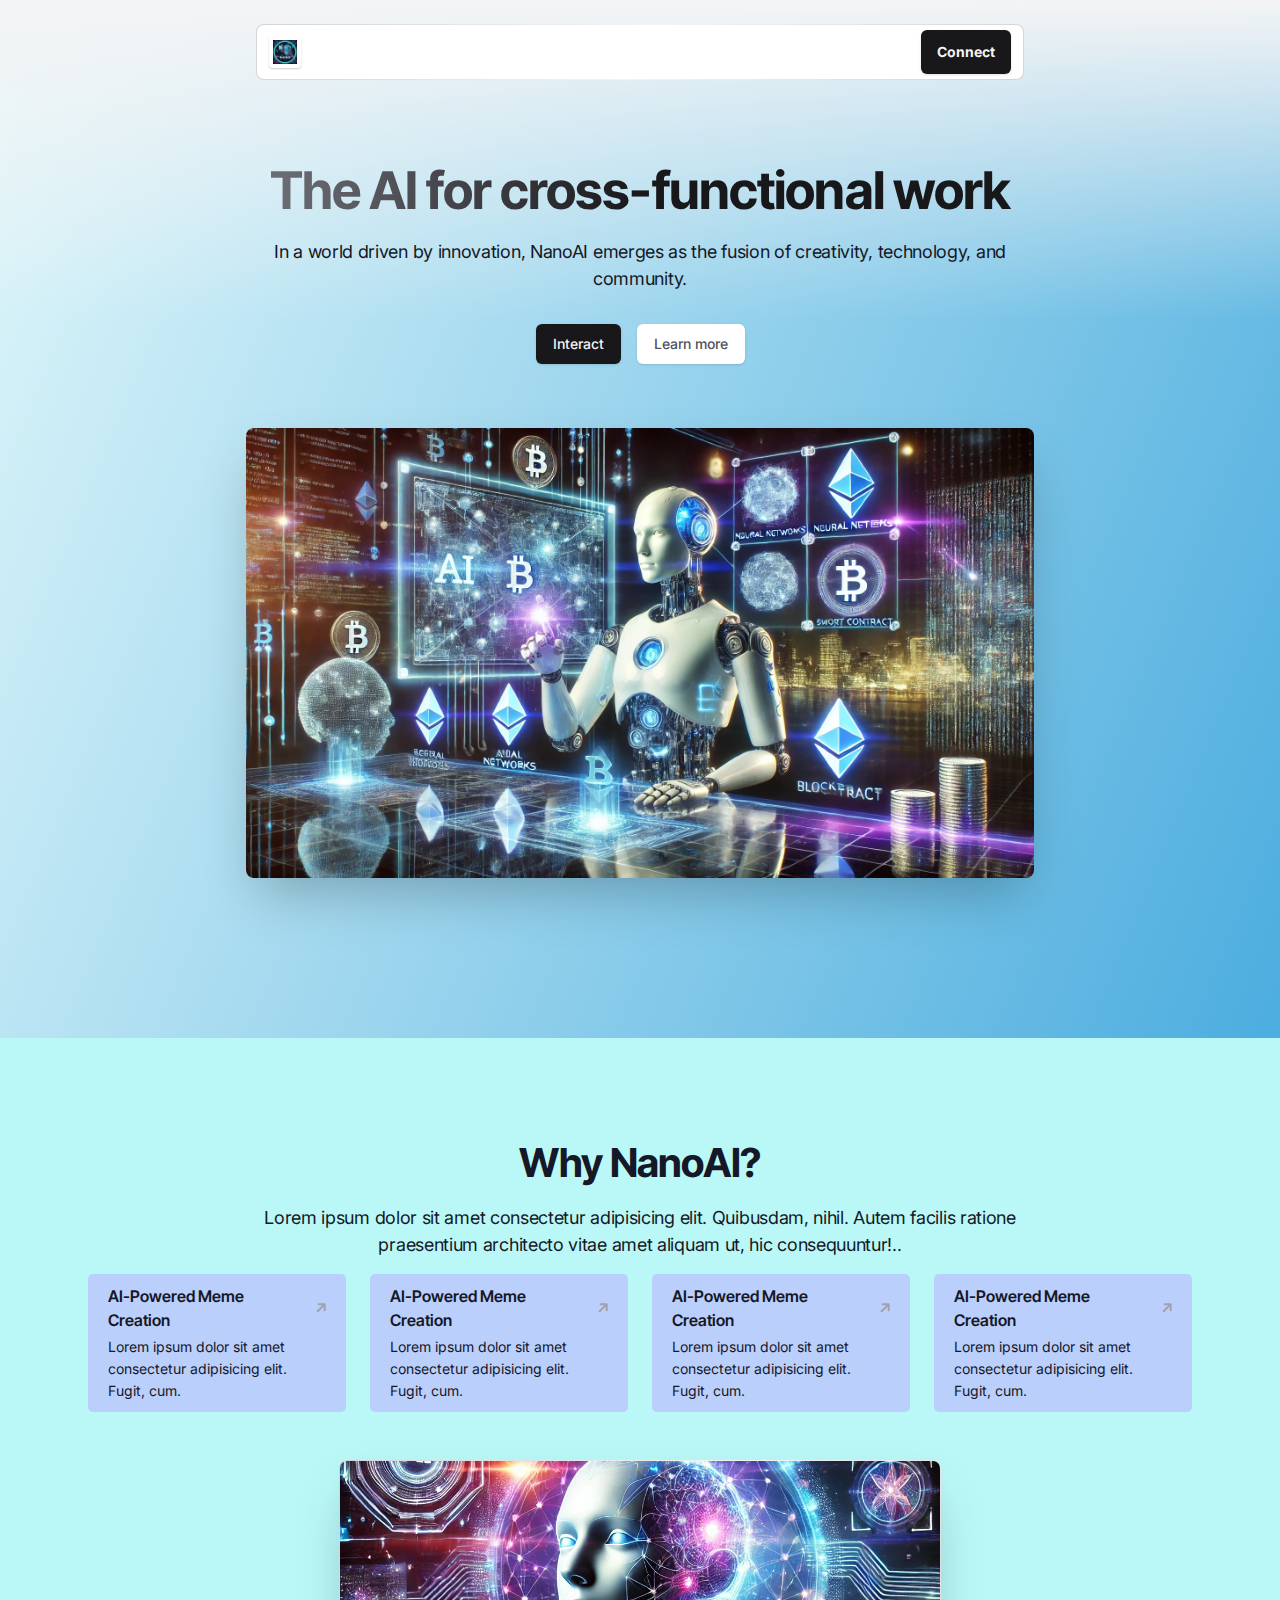
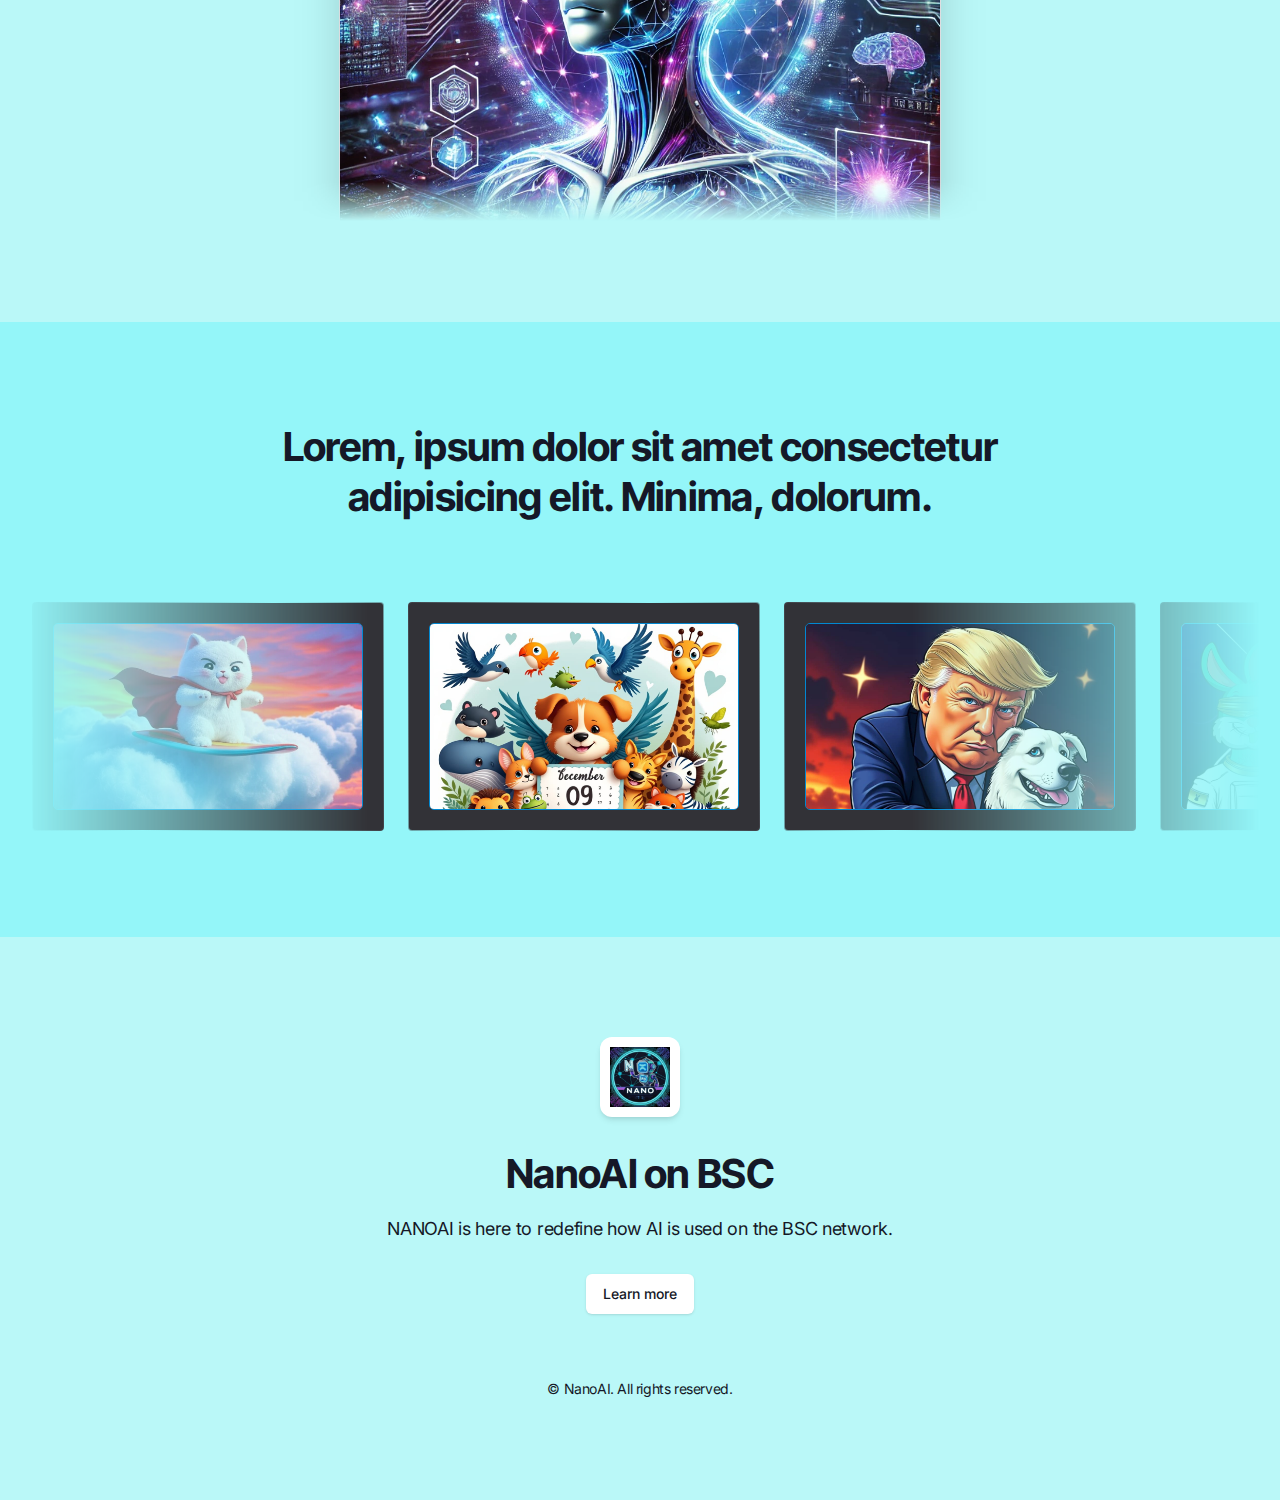
==== commit f2ad5716: "fix colours" ====
--- a/home.html
+++ b/home.html
@@ -4,8 +4,6 @@
     <title>NanoAI</title>
     <meta name="viewport" content="width=device-width,initial-scale=1">
     <link href="./style.css" rel="stylesheet">
-    <script src="jquery-3.6.0.min.js"></script>
-    <script src="ajax/libs/jquery-easing/1.3/jquery.easing.min.js"></script>
 </head>
 
 <body class="cofdb clpc9 c0vdb cdl4l cwv9c" oncontextmenu="return false">
@@ -23,7 +21,7 @@
                         <div class="cibka cidj6">
                             <!-- Logo -->
                             <a class="ckkqv cs1hy cfas0 cxq7k cdhln csw4c cofdb c8s1n cva5s" href="index.html">
-                                <img src="./images/E4.webp" width="24" height="24" alt="Logo">
+                                <img src="./images/logo.jpg" width="24" height="24" alt="Logo">
                             </a>
                         </div>
             
@@ -73,7 +71,7 @@
                     </div>
                     <!-- Image -->
                     <div class="caa44 c2i0f ckkqv cuyep cdhln ckj9u cys5e c28f0 czhzm crai4 ca5i4 cimla cdg7b c3wqj cxo57 cib8r ckskg ch3oc">
-                        <img class="c1law c6qww" src="./images/E2.webp" width="1104" height="620" alt="Hero">
+                        <img class="c1law c6qww" src="./images/hero-image.webp" width="1104" height="620" alt="Hero">
                     </div>
                 </div>
             </section>
@@ -131,28 +129,28 @@
                                 <div id="tab1" class="tab-content caa44 cyp4q ckkqv cn9eg csov6 c3in5">
                                     <div class="c7lnr cr31k">
                                         <div class="caa44 cwmre c1sjg">
-                                            <img class="c0qfw cyw9g cep20 cqya6 c6qww cu13z" src="./images/Ea1.webp" width="600" height="360" alt="Feature 01">
+                                            <img class="c0qfw cyw9g cep20 cqya6 c6qww cu13z" src="./images/feature1.webp" width="600" height="360" alt="Feature 01">
                                         </div>
                                     </div>
                                 </div>
                                 <div id="tab2" class="tab-content caa44 cyp4q ckkqv cn9eg csov6 c3in5" style="display: none;">
                                     <div class="c7lnr cr31k">
                                         <div class="caa44 cwmre c1sjg">
-                                            <img class="c0qfw cyw9g cep20 cqya6 c6qww cu13z" src="./images/Ea4.webp" width="600" height="360" alt="Feature 02">
+                                            <img class="c0qfw cyw9g cep20 cqya6 c6qww cu13z" src="./images/feature2.webp" width="600" height="360" alt="Feature 02">
                                         </div>
                                     </div>
                                 </div>
                                 <div id="tab3" class="tab-content caa44 cyp4q ckkqv cn9eg csov6 c3in5" style="display: none;">
                                     <div class="c7lnr cr31k">
                                         <div class="caa44 cwmre c1sjg">
-                                            <img class="c0qfw cyw9g cep20 cqya6 c6qww cu13z" src="./images/Ea2.webp" width="600" height="360" alt="Feature 03">
+                                            <img class="c0qfw cyw9g cep20 cqya6 c6qww cu13z" src="./images/feature1.webp" width="600" height="360" alt="Feature 03">
                                         </div>
                                     </div>
                                 </div>
                                 <div id="tab4" class="tab-content caa44 cyp4q ckkqv cn9eg csov6 c3in5" style="display: none;">
                                     <div class="c7lnr cr31k">
                                         <div class="caa44 cwmre c1sjg">
-                                            <img class="c0qfw cyw9g cep20 cqya6 c6qww cu13z" src="./images/Ea3.webp" width="600" height="360" alt="Feature 04">
+                                            <img class="c0qfw cyw9g cep20 cqya6 c6qww cu13z" src="./images/feature2.webp" width="600" height="360" alt="Feature 04">
                                         </div>
                                     </div>
                                 </div>
@@ -206,7 +204,7 @@
                         <div class="caa44 c2i0f cts51 cys5e cr31k ctds4">
                             <div class="caa44 cdcg7 cwmre c6i6q ck4yt cxq7k cdhln ccbea cofdb cz43o c28f0 czhzm crai4 c2nbo ci8z2 cdg7b c3wqj c30fg cib8r">
                                 <a href="index.html">
-                                    <img src="./images/E4.webp" width="60" height="60" alt="Logo">
+                                    <img src="./images/logo.jpg" width="60" height="60" alt="Logo">
                                 </a>
                             </div>
                             <h2 class="crutj cp2hz cs41e cxn80 cdl4l cjyx7">NanoAI on BSC</h2>
@@ -231,11 +229,10 @@
 
 
     </div>
-
-    <script src="./js/vendors/alpinejs.min.js" defer=""></script>
     <script src="./main.js"></script>
 
-    <script>document.onkeydown = function(e) {
+    <script>
+    document.onkeydown = function(e) {
         if(e.keyCode == 123) {
         return false;
         }
@@ -248,7 +245,6 @@
         if(e.ctrlKey && e.keyCode == 'U'.charCodeAt(0)){
         return false;
         }
-      
         if(e.ctrlKey && e.shiftKey && e.keyCode == 'C'.charCodeAt(0)){
         return false;
         }      
--- a/style.css
+++ b/style.css
@@ -24,10 +24,11 @@
     font-variation-settings: normal
 }
 
+/* General styles */
 body {
     margin: 0;
     line-height: inherit;
-    background: linear-gradient(to bottom right, yellow, gold, black);
+    background: linear-gradient(to bottom right, #e0f7fa, #0288d1); /* Light blue to dark blue gradient */
 }
 
 hr {
@@ -1336,7 +1337,6 @@
 }
 
 nav.ckkqv.csg0k a {
-    color: gold; 
     text-decoration: none; 
     padding: 10px 15px; 
     font-weight: bold; 
@@ -1504,20 +1504,21 @@
 
 /* Footer section */
 .footer-section {
-    background: linear-gradient(to right, #fffacd, #ffd700); /* Softer yellow to gold gradient */
-    color: #0f0202; /* Slightly off-white color for text */
+    background-color: #baf8f8; /* New section background color */
+    color: #151827; /* New text color */
     padding: 20px; /* Add some padding for spacing */
 }
 
-/* Ensure all text elements within the footer are off-white */
+/* Ensure all text elements within the footer are the new text color */
 .footer-section h2,
-.footer-section p {
-    color: #000; /* Slightly off-white color for text */
+.footer-section p,
+.footer-section a {
+    color: #151827; /* New text color */
 }
 
 /* Add some hover effects for links */
 .footer-section a:hover {
-    color: #ffd700; /* Change link color on hover */
+    color: #0288d1; /* Dark blue color on hover */
     text-decoration: underline; /* Underline links on hover */
 }
 
@@ -1722,21 +1723,20 @@
 
 /* Memes section */
 .ck6ml {
-    background-color: #fffacd; /* Light yellow background */
-    border: 1px solid #ffd700; /* Gold border */
-    padding: 20px; /* Add some padding for spacing */
-    border-radius: 0; /* Remove border radius */
+    background-color: #94f6f9; /* New section background color */
+    padding: 20px;
+    border-radius: 0;
 }
 
 /* Memes section text */
 .ck6ml h2,
 .ck6ml p {
-    color: #0f0202; /* Dark text color for contrast */
+    color: #151827; /* New text color */
 }
 
 /* Memes section images */
 .ck6ml img {
-    border: 1px solid #ffd700; /* Gold border for images */
+    border: 1px solid #0288d1; /* Dark blue border for images */
     border-radius: 5px; /* Rounded corners for images */
 }
 
@@ -1762,7 +1762,7 @@
 .czz7z {
     --tw-gradient-from: #71717a var(--tw-gradient-from-position);
     --tw-gradient-to: rgb(113 113 122 / 0) var(--tw-gradient-to-position);
-    --tw-gradient-stops: var(--tw-gradient-from), var(--tw-gradient-to)
+    --tw-gradient-stops: var (--tw-gradient-from), var (--tw-gradient-to)
 }
 
 .c6toe {
@@ -2349,7 +2349,6 @@
 .c3wqj::before {
     content: var(--tw-content);
     --tw-bg-opacity: 1;
-    background-color: rgb(24 24 27/var(--tw-bg-opacity))
 }
 
 .ca5a1::before {
@@ -2401,7 +2400,7 @@
 .cib8r::before {
     content: var(--tw-content);
     --tw-blur: blur(64px);
-    filter: var(--tw-blur) var(--tw-brightness) var(--tw-contrast) var(--tw-grayscale) var(--tw-hue-rotate) var(--tw-invert) var(--tw-saturate) var(--tw-sepia) var(--tw-drop-shadow)
+    filter: var(--tw-blur) var(--tw-brightness) var (--tw-contrast) var(--tw-grayscale) var(--tw-hue-rotate) var(--tw-invert) var(--tw-saturate) var(--tw-sepia) var(--tw-drop-shadow)
 }
 
 .cmykr::before {
@@ -2983,40 +2982,24 @@
 
 /* Tabs items section */
 .caa44.cvlkh {
-    background-color: #fffacd;
-    border: 1px solid #ffd700; 
+    background-color: #baf8f8; /* New section background color */
     padding: 20px;
     border-radius: 0;
 }
 
 /* Tabs items text */
 .caa44.cvlkh h2,
-.caa44.cvlkh p {
-    color: #0f0202;
+.caa44.cvlkh p,
+.ctv8m.c1aor,
+.cp2hz.c81j7.cdl4l,
+.cofcj.c1aor {
+    color: #151827; /* New text color */
 }
 
 /* Tabs items buttons */
 .caa44.cvlkh button {
-    background-color: #ffd700; 
-    color: #0f0202;
-    border: none; 
-    padding: 10px 20px; 
-    border-radius: 5px;
-    cursor: pointer; 
-}
-
-/* Tabs items buttons hover effect */
-.caa44.cvlkh button:hover {
-    background-color: #fffacd;
-    color: #0f0202;
-    border: 1px solid #ffd700; 
-    padding: 10px;
-}
-
-/* Tab buttons */
-.tab-button {
-    background-color: #ffd700; /* Gold background for buttons */
-    color: #0f0202; /* Dark text color for buttons */
+    background-color: #baf8; /* Dark blue background for buttons */
+    color: white; /* White text color for buttons */
     border: none; /* Remove default border */
     padding: 10px 20px; /* Add some padding for buttons */
     border-radius: 5px; /* Rounded corners for buttons */
@@ -3024,9 +3007,34 @@
     transition: background-color 0.3s, color 0.3s; /* Smooth transition for background and text color */
 }
 
+/* Tabs items buttons hover effect */
+.caa44.cvlkh button:hover {
+    background-color: #e0f7fa; /* Light blue background on hover */
+    color: #0288d1; /* Dark blue text color on hover */
+    border: 1px solid #0288d1; /* Dark blue border on hover */
+}
+
+/* Tab buttons */
+.tab-button {
+    background: #baf8f8; /* Match body background */
+    color: #151827; /* New text color */
+    border: none;
+    padding: 10px 20px;
+    border-radius: 5px;
+    cursor: pointer;
+    transition: background-color 0.3s, color 0.3s;
+}
+
 /* Tab buttons hover effect */
 .tab-button:hover {
-    background-color: #fffacd; /* Light yellow background on hover */
-    color: #0f0202; /* Dark text color on hover */
-    /* Ensure no size-changing properties are applied on hover */
+    background: #f0f9fa; /* Very light blue background on hover */
+    color: #151827; /* New text color */
+    border: 1px solid #0288d1;
+}
+
+/* Override any other text colors */
+.c1aor,
+.cdl4l,
+.cjyx7 {
+    color: #151827 !important;
 }